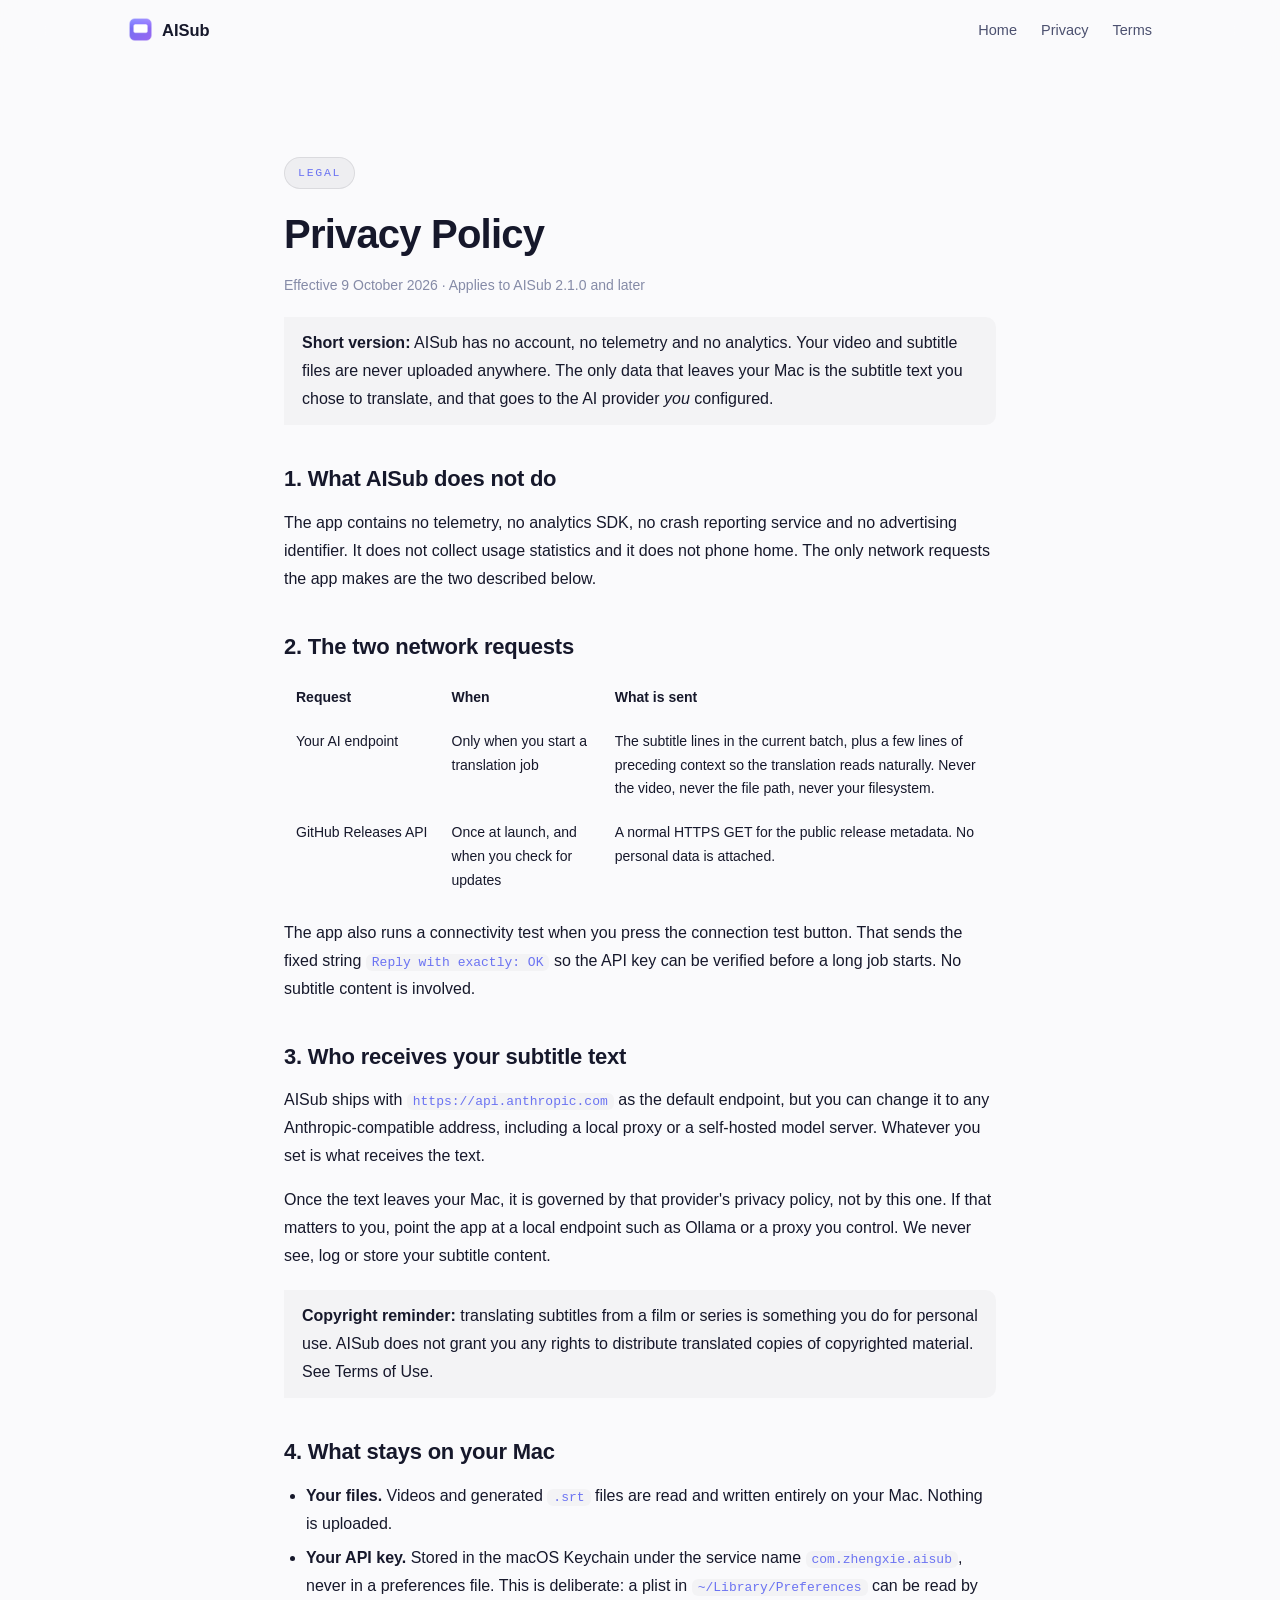
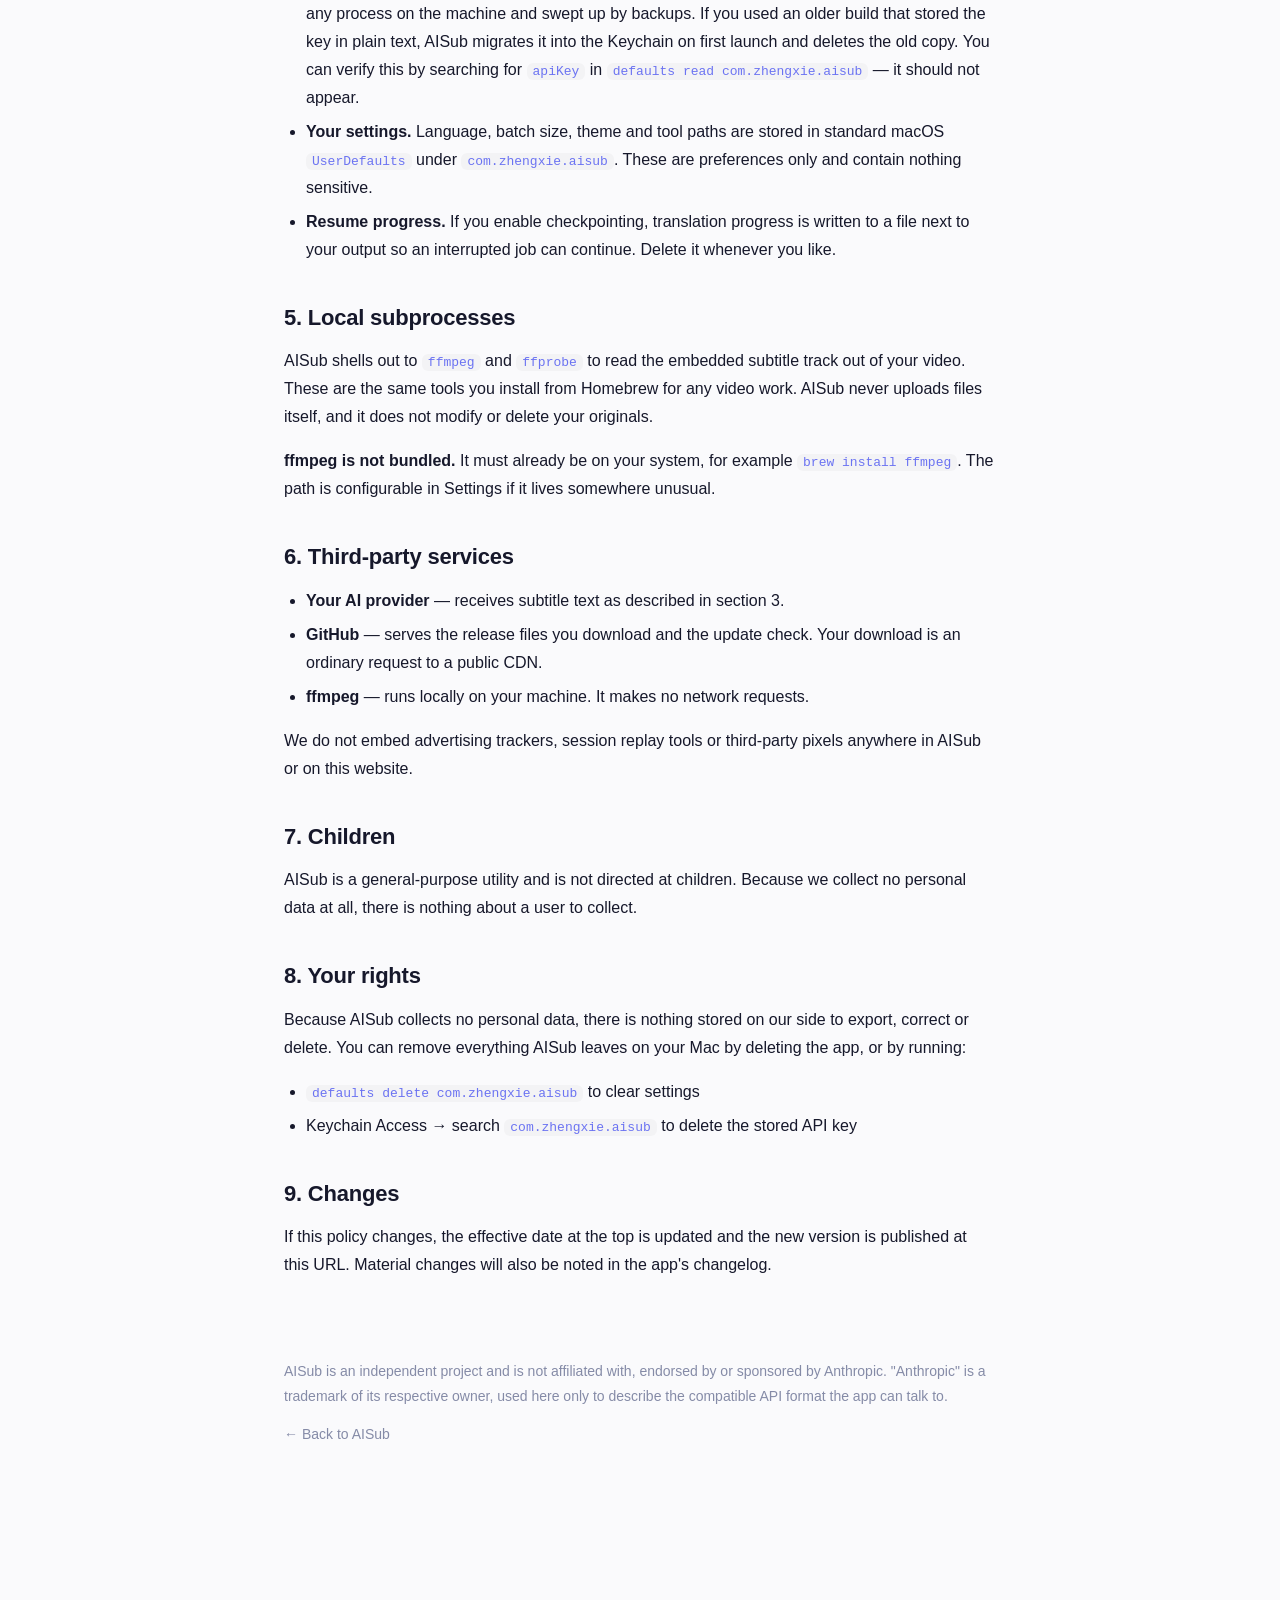
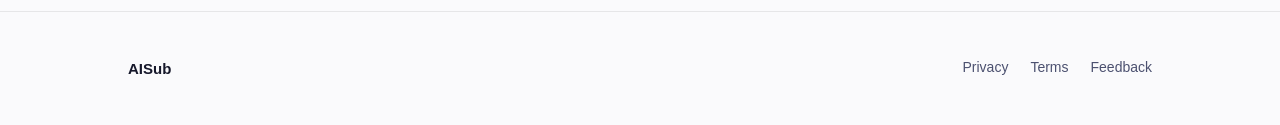
==== privacy.html @ 5aabfa01 "feat: add privacy policy and terms of use, correct dependency claims r/macapps requires a site with " ====
<!DOCTYPE html>
<html lang="en">
<head>
<meta charset="utf-8">
<meta name="viewport" content="width=device-width, initial-scale=1">
<title>Privacy Policy · AISub</title>
<meta name="description" content="How AISub handles your data: local processing, Keychain-stored API key, and the exact text sent to your chosen AI provider.">
<link rel="icon" type="image/png" href="assets/logo.png">
<link rel="stylesheet" href="assets/css/style.css">
<style>
  .doc { max-width: 760px; margin: 0 auto; padding: 96px 24px 120px; }
  .doc h1 { font-size: 40px; letter-spacing: -.02em; margin: 0 0 8px; }
  .doc .meta { color: var(--text-mute); font-size: 14px; margin-bottom: 8px; }
  .doc h2 { font-size: 22px; margin: 40px 0 12px; letter-spacing: -.01em; }
  .doc p, .doc li { color: var(--text-2); line-height: 1.75; font-size: 16px; }
  .doc ul { padding-left: 22px; }
  .doc li { margin: 6px 0; }
  .doc code { background: var(--surface); border: 1px solid var(--line); border-radius: 6px; padding: 1px 6px; font-size: 13px; }
  .doc strong { color: var(--text); }
  .doc .note { border-left: 3px solid var(--brand); padding: 12px 18px; background: var(--surface); border-radius: 0 10px 10px 0; margin: 20px 0; }
  .doc .note p { margin: 0; color: var(--text); }
  .doc a { color: var(--brand); }
  .doc hr { border: 0; border-top: 1px solid var(--line); margin: 40px 0; }
  .doc table { width: 100%; border-collapse: collapse; margin: 16px 0; font-size: 14px; }
  .doc th, .doc td { text-align: left; padding: 10px 12px; border-bottom: 1px solid var(--line); vertical-align: top; }
  .doc th { color: var(--text); font-weight: 600; }
  .doc td:first-child { white-space: nowrap; }
</style>
</head>
<body>

<nav class="nav">
  <div class="wrap nav-inner">
    <a class="nav-brand" href="index.html">
      <img src="assets/logo.png" alt="AISub">
      <span>AISub</span>
    </a>
    <div class="nav-links">
      <a href="index.html">Home</a>
      <a href="privacy.html" aria-current="page">Privacy</a>
      <a href="terms.html">Terms</a>
    </div>
  </div>
</nav>

<main class="doc">
  <span class="eyebrow">LEGAL</span>
  <h1>Privacy Policy</h1>
  <p class="meta">Effective 9 October 2026 · Applies to AISub 2.1.0 and later</p>

  <div class="note">
    <p><strong>Short version:</strong> AISub has no account, no telemetry and no analytics. Your video and subtitle files are never uploaded anywhere. The only data that leaves your Mac is the subtitle text you chose to translate, and that goes to the AI provider <em>you</em> configured.</p>
  </div>

  <h2>1. What AISub does not do</h2>
  <p>The app contains no telemetry, no analytics SDK, no crash reporting service and no advertising identifier. It does not collect usage statistics and it does not phone home. The only network requests the app makes are the two described below.</p>

  <h2>2. The two network requests</h2>
  <table>
    <thead><tr><th>Request</th><th>When</th><th>What is sent</th></tr></thead>
    <tbody>
      <tr>
        <td>Your AI endpoint</td>
        <td>Only when you start a translation job</td>
        <td>The subtitle lines in the current batch, plus a few lines of preceding context so the translation reads naturally. Never the video, never the file path, never your filesystem.</td>
      </tr>
      <tr>
        <td>GitHub Releases API</td>
        <td>Once at launch, and when you check for updates</td>
        <td>A normal HTTPS GET for the public release metadata. No personal data is attached.</td>
      </tr>
    </tbody>
  </table>
  <p>The app also runs a connectivity test when you press the connection test button. That sends the fixed string <code>Reply with exactly: OK</code> so the API key can be verified before a long job starts. No subtitle content is involved.</p>

  <h2>3. Who receives your subtitle text</h2>
  <p>AISub ships with <code>https://api.anthropic.com</code> as the default endpoint, but you can change it to any Anthropic-compatible address, including a local proxy or a self-hosted model server. Whatever you set is what receives the text.</p>
  <p>Once the text leaves your Mac, it is governed by that provider's privacy policy, not by this one. If that matters to you, point the app at a local endpoint such as Ollama or a proxy you control. We never see, log or store your subtitle content.</p>

  <div class="note">
    <p><strong>Copyright reminder:</strong> translating subtitles from a film or series is something you do for personal use. AISub does not grant you any rights to distribute translated copies of copyrighted material. See <a href="terms.html">Terms of Use</a>.</p>
  </div>

  <h2>4. What stays on your Mac</h2>
  <ul>
    <li><strong>Your files.</strong> Videos and generated <code>.srt</code> files are read and written entirely on your Mac. Nothing is uploaded.</li>
    <li><strong>Your API key.</strong> Stored in the macOS Keychain under the service name <code>com.zhengxie.aisub</code>, never in a preferences file. This is deliberate: a plist in <code>~/Library/Preferences</code> can be read by any process on the machine and swept up by backups. If you used an older build that stored the key in plain text, AISub migrates it into the Keychain on first launch and deletes the old copy. You can verify this by searching for <code>apiKey</code> in <code>defaults read com.zhengxie.aisub</code> — it should not appear.</li>
    <li><strong>Your settings.</strong> Language, batch size, theme and tool paths are stored in standard macOS <code>UserDefaults</code> under <code>com.zhengxie.aisub</code>. These are preferences only and contain nothing sensitive.</li>
    <li><strong>Resume progress.</strong> If you enable checkpointing, translation progress is written to a file next to your output so an interrupted job can continue. Delete it whenever you like.</li>
  </ul>

  <h2>5. Local subprocesses</h2>
  <p>AISub shells out to <code>ffmpeg</code> and <code>ffprobe</code> to read the embedded subtitle track out of your video. These are the same tools you install from Homebrew for any video work. AISub never uploads files itself, and it does not modify or delete your originals.</p>
  <p><strong>ffmpeg is not bundled.</strong> It must already be on your system, for example <code>brew install ffmpeg</code>. The path is configurable in Settings if it lives somewhere unusual.</p>

  <h2>6. Third-party services</h2>
  <ul>
    <li><strong>Your AI provider</strong> — receives subtitle text as described in section 3.</li>
    <li><strong>GitHub</strong> — serves the release files you download and the update check. Your download is an ordinary request to a public CDN.</li>
    <li><strong>ffmpeg</strong> — runs locally on your machine. It makes no network requests.</li>
  </ul>
  <p>We do not embed advertising trackers, session replay tools or third-party pixels anywhere in AISub or on this website.</p>

  <h2>7. Children</h2>
  <p>AISub is a general-purpose utility and is not directed at children. Because we collect no personal data at all, there is nothing about a user to collect.</p>

  <h2>8. Your rights</h2>
  <p>Because AISub collects no personal data, there is nothing stored on our side to export, correct or delete. You can remove everything AISub leaves on your Mac by deleting the app, or by running:</p>
  <ul>
    <li><code>defaults delete com.zhengxie.aisub</code> to clear settings</li>
    <li>Keychain Access → search <code>com.zhengxie.aisub</code> to delete the stored API key</li>
  </ul>

  <h2>9. Changes</h2>
  <p>If this policy changes, the effective date at the top is updated and the new version is published at this URL. Material changes will also be noted in the app's changelog.</p>

  <hr>
  <p style="color:var(--text-mute);font-size:14px">AISub is an independent project and is not affiliated with, endorsed by or sponsored by Anthropic. "Anthropic" is a trademark of its respective owner, used here only to describe the compatible API format the app can talk to.</p>
  <p style="color:var(--text-mute);font-size:14px"><a href="index.html">← Back to AISub</a></p>
</main>

<footer class="footer">
  <div class="wrap">
    <div class="footer-inner">
      <div>
        <div class="footer-brand">AISub</div>
      </div>
      <div class="footer-links">
        <a href="privacy.html">Privacy</a>
        <a href="terms.html">Terms</a>
        <a href="https://github.com/zhengxiexie/aisub/issues" target="_blank" rel="noopener">Feedback</a>
      </div>
    </div>
  </div>
</footer>

</body>
</html>
---- assets/css/style.css ----
/* ==========================================================================
   AISub 官网 — 设计令牌
   配色严格对齐 App 的 Theme.swift:
     accent  = Color(0.42, 0.45, 0.95) → #6B73F2
     accent2 = Color(0.62, 0.40, 0.95) → #9E66F2

   深色为默认(design 决定); 浅色作为跟随系统的可选。
   ========================================================================== */

:root {
  --accent:   #6B73F2;
  --accent-2: #9E66F2;
  --accent-glow: rgba(107, 115, 242, 0.42);
  --grid-a:   rgba(255, 255, 255, 0.028);

  --bg:        #0B0C15;
  --bg-2:      #10121E;
  --surface:   rgba(255, 255, 255, 0.035);
  --surface-2: rgba(255, 255, 255, 0.065);
  --border:    rgba(255, 255, 255, 0.085);
  --border-lit: rgba(255, 255, 255, 0.17);

  --text:      #EFEFF6;
  --text-dim:  #A2A7C0;
  --text-mute: #6A6F8C;

  --mono: ui-monospace, "SF Mono", SFMono-Regular, "JetBrains Mono", Menlo, monospace;
  --sans: -apple-system, BlinkMacSystemFont, "Segoe UI", "PingFang SC",
          "Hiragino Sans GB", "Microsoft YaHei", Roboto, Helvetica, Arial, sans-serif;

  --radius:   14px;
  --radius-lg: 20px;
  --maxw:     1080px;
  --gutter:   28px;

  --ease: cubic-bezier(0.22, 1, 0.36, 1);

  color-scheme: dark;
}

/* 浅色:跟随系统 */
@media (prefers-color-scheme: light) {
  html:not([data-theme="dark"]) {
    --bg:        #FAFAFC;
    --bg-2:      #FFFFFF;
    --surface:   rgba(12, 13, 24, 0.026);
    --surface-2: rgba(12, 13, 24, 0.048);
    --border:    rgba(12, 13, 24, 0.085);
    --border-lit: rgba(107, 115, 242, 0.30);
    --text:      #16182B;
    --text-dim:  #4C5170;
    --text-mute: #858BA7;
    --accent-glow: rgba(107, 115, 242, 0.18);
    --grid-a:   rgba(12, 13, 24, 0.032);
    color-scheme: light;
  }
}

/* 手动指定 */
html[data-theme="light"] {
  --bg:        #FAFAFC;
  --bg-2:      #FFFFFF;
  --surface:   rgba(12, 13, 24, 0.026);
  --surface-2: rgba(12, 13, 24, 0.048);
  --border:    rgba(12, 13, 24, 0.085);
  --border-lit: rgba(107, 115, 242, 0.30);
  --text:      #16182B;
  --text-dim:  #4C5170;
  --text-mute: #858BA7;
  --accent-glow: rgba(107, 115, 242, 0.18);
  --grid-a:   rgba(12, 13, 24, 0.032);
  color-scheme: light;
}

/* ============================ 基础 ============================ */

*, *::before, *::after { box-sizing: border-box; }

html {
  scroll-behavior: smooth;
  scroll-padding-top: 76px;
  -webkit-text-size-adjust: 100%;
}

body {
  margin: 0;
  font-family: var(--sans);
  background: var(--bg);
  color: var(--text);
  font-size: 16px;
  line-height: 1.7;
  -webkit-font-smoothing: antialiased;
  overflow-x: hidden;
  transition: background 0.35s var(--ease), color 0.35s var(--ease);
}

img { max-width: 100%; display: block; }
a { color: var(--accent); text-decoration: none; }
a:hover { text-decoration: none; }
::selection { background: var(--accent); color: #fff; }

code {
  font-family: var(--mono);
  font-size: 0.88em;
  background: var(--surface-2);
  border: 1px solid var(--border);
  padding: 1.5px 6px;
  border-radius: 5px;
  color: var(--accent);
}

/* ============================ 背景 ============================ */

.aurora {
  position: fixed;
  inset: 0;
  z-index: -2;
  overflow: hidden;
  pointer-events: none;
}
.aurora span {
  position: absolute;
  border-radius: 50%;
  filter: blur(100px);
  animation: drift 24s var(--ease) infinite alternate;
}
.aurora span:nth-child(1) {
  width: 620px; height: 620px;
  background: radial-gradient(circle, var(--accent) 0%, transparent 70%);
  top: -260px; left: -180px;
  opacity: 0.42;
}
.aurora span:nth-child(2) {
  width: 540px; height: 540px;
  background: radial-gradient(circle, var(--accent-2) 0%, transparent 70%);
  top: 6%; right: -220px;
  opacity: 0.34;
  animation-delay: -8s;
}
.aurora span:nth-child(3) {
  width: 460px; height: 460px;
  background: radial-gradient(circle, #4EC5F5 0%, transparent 70%);
  top: 42%; left: 34%;
  opacity: 0.14;
  animation-delay: -16s;
}

@keyframes drift {
  from { transform: translate3d(0, 0, 0) scale(1); }
  to   { transform: translate3d(70px, 80px, 0) scale(1.2); }
}

.grid-tex {
  position: fixed;
  inset: 0;
  z-index: -1;
  pointer-events: none;
  background-image:
    linear-gradient(var(--grid-a) 1px, transparent 1px),
    linear-gradient(90deg, var(--grid-a) 1px, transparent 1px);
  background-size: 60px 60px;
  mask-image: radial-gradient(ellipse 80% 55% at 50% 0%, #000 30%, transparent 100%);
  -webkit-mask-image: radial-gradient(ellipse 80% 55% at 50% 0%, #000 30%, transparent 100%);
}

/* ============================ 布局 ============================ */

.wrap {
  width: 100%;
  max-width: var(--maxw);
  margin: 0 auto;
  padding: 0 var(--gutter);
}

section { padding: 104px 0; }

.section-head {
  text-align: center;
  margin: 0 auto 52px;
  max-width: 640px;
}

.eyebrow {
  display: inline-block;
  font-family: var(--mono);
  font-size: 11.5px;
  letter-spacing: 0.15em;
  text-transform: uppercase;
  color: var(--accent);
  background: var(--surface-2);
  border: 1px solid var(--border);
  padding: 5px 13px;
  border-radius: 999px;
  margin-bottom: 20px;
}

h1, h2, h3, h4 { line-height: 1.25; letter-spacing: -0.02em; margin: 0; }

.section-head h2 {
  font-size: clamp(27px, 4vw, 38px);
  font-weight: 800;
  margin-bottom: 14px;
}

.section-head p { color: var(--text-dim); margin: 0; font-size: 16px; }

/* ============================ 导航 ============================ */

.nav {
  position: sticky;
  top: 0;
  z-index: 100;
  backdrop-filter: blur(22px) saturate(180%);
  -webkit-backdrop-filter: blur(22px) saturate(180%);
  background: color-mix(in srgb, var(--bg) 76%, transparent);
  border-bottom: 1px solid transparent;
  transition: border-color 0.3s var(--ease), background 0.3s var(--ease);
}
.nav.scrolled {
  border-bottom-color: var(--border);
  background: color-mix(in srgb, var(--bg) 90%, transparent);
}

.nav-inner {
  display: flex;
  align-items: center;
  gap: 24px;
  height: 60px;
}

.nav-brand {
  display: flex;
  align-items: center;
  gap: 9px;
  font-weight: 800;
  font-size: 16.5px;
  color: var(--text);
  flex-shrink: 0;
}
.nav-brand img { width: 25px; height: 25px; border-radius: 7px; }

.nav-links {
  display: flex;
  align-items: center;
  gap: 24px;
  margin-left: auto;
}
.nav-links > a {
  color: var(--text-dim);
  font-size: 14.5px;
  font-weight: 500;
  transition: color 0.2s var(--ease);
  white-space: nowrap;
}
.nav-links > a:hover { color: var(--text); }

.nav-cta {
  background: linear-gradient(135deg, var(--accent), var(--accent-2));
  color: #fff !important;
  padding: 7px 15px;
  border-radius: 9px;
  font-weight: 620;
  font-size: 14px;
  box-shadow: 0 3px 14px -4px var(--accent-glow);
  transition: transform 0.2s var(--ease), box-shadow 0.2s var(--ease);
}
.nav-cta:hover { transform: translateY(-1px); box-shadow: 0 8px 22px -6px var(--accent-glow); }

.nav-tools { display: flex; align-items: center; gap: 10px; }

/* 语言切换 */
.lang-switch { position: relative; }
.lang-btn {
  display: inline-flex;
  align-items: center;
  gap: 6px;
  background: var(--surface);
  border: 1px solid var(--border);
  color: var(--text-dim);
  padding: 6px 11px;
  border-radius: 9px;
  font-size: 13.5px;
  font-weight: 550;
  cursor: pointer;
  font-family: inherit;
  transition: border-color 0.2s var(--ease), color 0.2s var(--ease);
  white-space: nowrap;
}
.lang-btn:hover { border-color: var(--accent); color: var(--text); }
.lang-btn .chev { font-size: 9px; opacity: 0.6; }

.lang-menu {
  position: absolute;
  top: calc(100% + 8px);
  right: 0;
  min-width: 182px;
  background: var(--bg-2);
  border: 1px solid var(--border-lit);
  border-radius: 12px;
  padding: 6px;
  box-shadow: 0 18px 46px -14px rgba(0,0,0,0.6);
  opacity: 0;
  visibility: hidden;
  transform: translateY(-6px);
  transition: opacity 0.2s var(--ease), transform 0.2s var(--ease), visibility 0.2s;
  z-index: 110;
}
.lang-switch.open .lang-menu {
  opacity: 1;
  visibility: visible;
  transform: translateY(0);
}
.lang-menu a {
  display: flex;
  align-items: center;
  justify-content: space-between;
  gap: 10px;
  padding: 8px 11px;
  border-radius: 8px;
  font-size: 14px;
  color: var(--text-dim);
  transition: background 0.16s var(--ease), color 0.16s var(--ease);
}
.lang-menu a:hover { background: var(--surface-2); color: var(--text); }
.lang-menu a.active { color: var(--accent); font-weight: 620; }
.lang-menu a .tick { font-size: 11px; }

.theme-btn {
  background: var(--surface);
  border: 1px solid var(--border);
  color: var(--text-dim);
  width: 32px; height: 32px;
  border-radius: 9px;
  cursor: pointer;
  display: grid;
  place-items: center;
  font-size: 14px;
  transition: border-color 0.2s var(--ease), color 0.2s var(--ease);
}
.theme-btn:hover { border-color: var(--accent); color: var(--text); }

.nav-toggle {
  display: none;
  background: none;
  border: 0;
  color: var(--text);
  font-size: 21px;
  cursor: pointer;
  padding: 4px 8px;
  line-height: 1;
}

@media (max-width: 900px) {
  .nav-toggle { display: block; order: 3; }
  .nav-inner > .nav-links {
    position: fixed;
    inset: 60px 0 auto 0;
    flex-direction: column;
    align-items: stretch;
    gap: 0;
    background: var(--bg-2);
    border-bottom: 1px solid var(--border);
    padding: 8px 0;
    transform: translateY(-140%);
    transition: transform 0.3s var(--ease);
    margin-left: 0;
  }
  .nav-inner > .nav-links.open { transform: translateY(0); }
  .nav-links > a { padding: 12px var(--gutter); width: 100%; }
  .nav-cta { margin: 6px var(--gutter) 10px; text-align: center; }
}

/* ============================ Hero ============================ */

.hero { padding: 92px 0 0; text-align: center; }

.hero-badge {
  display: inline-flex;
  align-items: center;
  gap: 8px;
  font-family: var(--mono);
  font-size: 12px;
  color: var(--text-dim);
  background: var(--surface);
  border: 1px solid var(--border);
  padding: 6px 14px;
  border-radius: 999px;
  margin-bottom: 28px;
}
.hero-badge .dot {
  width: 6px; height: 6px;
  border-radius: 50%;
  background: #34D399;
  box-shadow: 0 0 8px #34D399;
  animation: pulse 2.6s ease-in-out infinite;
}
@keyframes pulse { 0%,100%{opacity:1} 50%{opacity:0.3} }

.hero h1 {
  font-size: clamp(36px, 6.4vw, 66px);
  font-weight: 850;
  letter-spacing: -0.036em;
  margin-bottom: 24px;
}
.hero h1 .grad {
  background: linear-gradient(115deg, var(--accent) 0%, var(--accent-2) 52%, #4EC5F5 100%);
  -webkit-background-clip: text;
  background-clip: text;
  -webkit-text-fill-color: transparent;
}

.hero-sub {
  font-size: clamp(16px, 2.1vw, 19px);
  color: var(--text-dim);
  max-width: 640px;
  margin: 0 auto 34px;
  line-height: 1.68;
}

.hero-actions {
  display: flex;
  gap: 13px;
  justify-content: center;
  flex-wrap: wrap;
  margin-bottom: 22px;
}

.btn {
  display: inline-flex;
  align-items: center;
  gap: 9px;
  padding: 13px 25px;
  border-radius: 12px;
  font-size: 15.5px;
  font-weight: 650;
  border: 1px solid transparent;
  cursor: pointer;
  transition: transform 0.22s var(--ease), box-shadow 0.22s var(--ease),
              background 0.22s var(--ease), border-color 0.22s var(--ease);
}
.btn:hover { transform: translateY(-2px); }
.btn-primary {
  background: linear-gradient(135deg, var(--accent), var(--accent-2));
  color: #fff;
  box-shadow: 0 6px 22px -7px var(--accent-glow);
}
.btn-primary:hover { box-shadow: 0 12px 30px -9px var(--accent-glow); }
.btn-ghost {
  background: var(--surface);
  border-color: var(--border-lit);
  color: var(--text);
}
.btn-ghost:hover { background: var(--surface-2); }

.hero-meta {
  font-family: var(--mono);
  font-size: 12.5px;
  color: var(--text-mute);
  margin: 0 0 64px;
}
.hero-meta b { color: var(--text-dim); font-weight: 600; }

/* Hero 截图: 约束高度, 避免超长 */
.hero-visual {
  position: relative;
  max-width: 940px;
  margin: 0 auto;
  border-radius: var(--radius-lg) var(--radius-lg) 0 0;
  overflow: hidden;
  border: 1px solid var(--border-lit);
  border-bottom: none;
  background: var(--bg-2);
  box-shadow:
    0 -2px 60px -12px var(--accent-glow),
    0 -30px 80px -30px rgba(0,0,0,0.6);
}
.hero-visual img {
  width: 100%;
  height: auto;
  max-height: 460px;
  object-fit: cover;
  object-position: top center;
  border-radius: 0;
}

/* ============================ 痛点 ============================ */

.cards-2 {
  display: grid;
  grid-template-columns: repeat(auto-fit, minmax(310px, 1fr));
  gap: 22px;
}

.card {
  background: var(--surface);
  border: 1px solid var(--border);
  border-radius: var(--radius-lg);
  padding: 32px 30px;
  position: relative;
  overflow: hidden;
  transition: transform 0.3s var(--ease), border-color 0.3s var(--ease), background 0.3s var(--ease);
}
.card:hover { transform: translateY(-4px); border-color: var(--border-lit); background: var(--surface-2); }
.card::before {
  content: "";
  position: absolute;
  top: 0; left: 0; right: 0;
  height: 2px;
  background: linear-gradient(90deg, transparent, var(--accent), transparent);
  opacity: 0;
  transition: opacity 0.3s var(--ease);
}
.card:hover::before { opacity: 1; }

.card-num {
  font-family: var(--mono);
  font-size: 11.5px;
  color: var(--accent);
  letter-spacing: 0.1em;
  margin-bottom: 15px;
  display: block;
}
.card h3 { font-size: 19px; font-weight: 720; margin-bottom: 12px; }
.card p { color: var(--text-dim); margin: 0; font-size: 15px; line-height: 1.72; }

/* ============================ 流程 ============================ */

.flow {
  display: grid;
  grid-template-columns: repeat(4, 1fr);
  gap: 14px;
}
.flow-step {
  text-align: center;
  padding: 28px 18px;
  background: var(--surface);
  border: 1px solid var(--border);
  border-radius: var(--radius);
  transition: transform 0.28s var(--ease), border-color 0.28s var(--ease);
}
.flow-step:hover { transform: translateY(-3px); border-color: var(--border-lit); }

.flow-ico {
  width: 40px; height: 40px;
  margin: 0 auto 13px;
  display: grid;
  place-items: center;
  border-radius: 11px;
  background: linear-gradient(135deg, var(--accent), var(--accent-2));
  font-size: 18px;
}
.flow-step h4 { margin: 0 0 6px; font-size: 15.5px; font-weight: 680; }
.flow-step p { margin: 0; font-size: 13.5px; color: var(--text-mute); line-height: 1.6; }

@media (max-width: 780px) { .flow { grid-template-columns: repeat(2, 1fr); } }
@media (max-width: 440px) { .flow { grid-template-columns: 1fr; } }

/* ============================ 亮点 ============================ */

.features {
  display: grid;
  grid-template-columns: repeat(auto-fit, minmax(280px, 1fr));
  gap: 18px;
}
.feature {
  background: var(--surface);
  border: 1px solid var(--border);
  border-radius: var(--radius);
  padding: 25px 23px;
  transition: transform 0.28s var(--ease), border-color 0.28s var(--ease);
}
.feature:hover { transform: translateY(-3px); border-color: var(--border-lit); }

.feature-ico {
  width: 34px; height: 34px;
  border-radius: 9px;
  display: grid;
  place-items: center;
  background: linear-gradient(135deg,
              color-mix(in srgb, var(--accent) 24%, transparent),
              color-mix(in srgb, var(--accent-2) 24%, transparent));
  border: 1px solid var(--border-lit);
  font-size: 16px;
  margin-bottom: 14px;
}
.feature h4 { margin: 0 0 8px; font-size: 16.5px; font-weight: 700; }
.feature p { margin: 0; font-size: 14.5px; color: var(--text-dim); line-height: 1.68; }
.feature .metric {
  display: inline-block;
  font-family: var(--mono);
  font-size: 12px;
  font-weight: 600;
  color: var(--accent);
  background: var(--surface-2);
  border: 1px solid var(--border);
  padding: 3px 9px;
  border-radius: 6px;
  margin-top: 12px;
}

/* ============================ 截图画廊 ============================ */

.shots {
  display: grid;
  grid-template-columns: repeat(2, 1fr);
  gap: 20px;
}
.shot {
  margin: 0;
  border-radius: var(--radius);
  overflow: hidden;
  border: 1px solid var(--border);
  background: var(--surface);
  transition: transform 0.3s var(--ease), border-color 0.3s var(--ease);
}
.shot:hover { transform: translateY(-4px); border-color: var(--border-lit); }
.shot.wide { grid-column: 1 / -1; }

.shot-img {
  background: var(--bg-2);
  overflow: hidden;
  height: 300px;
  display: grid;
  place-items: center;
}
.shot.wide .shot-img { height: 430px; }

.shot-img img {
  width: 100%;
  height: 100%;
  object-fit: contain;
  cursor: zoom-in;
}

.shot-cap {
  padding: 14px 18px 16px;
  font-size: 13.8px;
  color: var(--text-dim);
  line-height: 1.66;
  border-top: 1px solid var(--border);
}
.shot-cap b { color: var(--text); font-weight: 650; }

@media (max-width: 780px) {
  .shots { grid-template-columns: 1fr; }
  .shot-img, .shot.wide .shot-img { height: 250px; }
}

.lightbox {
  position: fixed;
  inset: 0;
  z-index: 999;
  background: rgba(4, 5, 10, 0.94);
  backdrop-filter: blur(10px);
  -webkit-backdrop-filter: blur(10px);
  display: none;
  place-items: center;
  padding: 32px;
  cursor: zoom-out;
}
.lightbox.open { display: grid; }
.lightbox img {
  max-width: 100%;
  max-height: 100%;
  object-fit: contain;
  border-radius: 10px;
  box-shadow: 0 30px 90px -22px rgba(0,0,0,0.85);
}

/* ============================ 下载 ============================ */

.download-box {
  background: linear-gradient(150deg,
              color-mix(in srgb, var(--accent) 15%, transparent),
              color-mix(in srgb, var(--accent-2) 10%, transparent));
  border: 1px solid var(--border-lit);
  border-radius: var(--radius-lg);
  padding: 50px 40px;
  text-align: center;
}
.download-box h2 { font-size: clamp(25px, 3.4vw, 34px); font-weight: 820; margin-bottom: 12px; }
.download-box > p { color: var(--text-dim); margin: 0 0 28px; }

.dl-row {
  display: flex;
  gap: 13px;
  justify-content: center;
  flex-wrap: wrap;
  margin-bottom: 16px;
}
.dl-note { font-family: var(--mono); font-size: 12.8px; color: var(--text-mute); margin: 0; }
.dl-note b { color: var(--text-dim); }

.dl-table {
  margin: 28px auto 0;
  border-collapse: collapse;
  font-size: 14.2px;
  width: 100%;
  max-width: 660px;
}
.dl-table th, .dl-table td {
  padding: 11px 16px;
  text-align: left;
  border-bottom: 1px solid var(--border);
}
.dl-table th {
  font-size: 11.5px;
  font-family: var(--mono);
  text-transform: uppercase;
  letter-spacing: 0.08em;
  color: var(--text-mute);
  font-weight: 600;
}
.dl-table td:first-child { font-family: var(--mono); font-size: 13.4px; }
.dl-table tr:last-child td { border-bottom: none; }

/* ============================ FAQ ============================ */

.faq { max-width: 760px; margin: 0 auto; }
.faq-item {
  background: var(--surface);
border: 1px solid var(--border);
  border-radius: var(--radius);
  margin-bottom: 11px;
  overflow: hidden;
  transition: border-color 0.25s var(--ease);
}
.faq-item[open] { border-color: var(--border-lit); }
.faq-item summary {
  cursor: pointer;
  padding: 18px 22px;
  font-weight: 650;
  font-size: 15.8px;
  list-style: none;
  display: flex;
  align-items: center;
  justify-content: space-between;
  gap: 16px;
  transition: color 0.2s var(--ease);
}
.faq-item summary::-webkit-details-marker { display: none; }
.faq-item summary::after {
  content: "+";
  font-family: var(--mono);
  font-size: 19px;
  color: var(--text-mute);
  transition: transform 0.25s var(--ease);
  flex-shrink: 0;
}
.faq-item[open] summary::after { transform: rotate(45deg); }
.faq-item summary:hover { color: var(--accent); }

.faq-body {
  padding: 0 22px 20px;
  color: var(--text-dim);
  font-size: 14.8px;
  line-height: 1.74;
}
.faq-body p { margin: 0 0 11px; }
.faq-body p:last-child { margin: 0; }

/* ============================ 日志 ============================ */

.posts-head {
  display: flex;
  align-items: flex-end;
  justify-content: space-between;
  gap: 20px;
  flex-wrap: wrap;
  margin-bottom: 30px;
}
.posts-head h2 { font-size: clamp(23px, 3.2vw, 32px); font-weight: 820; }

.posts-grid { display: grid; gap: 14px; }
.post {
  display: block;
  background: var(--surface);
  border: 1px solid var(--border);
  border-radius: var(--radius);
  padding: 22px 24px;
  color: var(--text);
  transition: transform 0.26s var(--ease), border-color 0.26s var(--ease);
}
.post:hover { transform: translateX(4px); border-color: var(--border-lit); }
.post-meta {
  display: flex;
  gap: 11px;
  align-items: center;
  flex-wrap: wrap;
  font-family: var(--mono);
  font-size: 11.8px;
  color: var(--text-mute);
  margin-bottom: 9px;
}
.post-tag {
  background: var(--surface-2);
  border: 1px solid var(--border);
  padding: 2px 9px;
  border-radius: 999px;
  color: var(--accent);
}
.post h4 { margin: 0 0 6px; font-size: 17px; font-weight: 700; }
.post-excerpt { margin: 0; color: var(--text-dim); font-size: 14.5px; line-height: 1.66; }

/* ============================ 页脚 ============================ */

.footer {
  border-top: 1px solid var(--border);
  padding: 44px 0;
  margin-top: 30px;
}
.footer-inner {
  display: flex;
  justify-content: space-between;
  align-items: center;
  gap: 20px;
  flex-wrap: wrap;
  font-size: 14px;
  color: var(--text-mute);
}
.footer-brand { font-weight: 750; color: var(--text); font-size: 15px; }
.footer-links { display: flex; gap: 22px; }
.footer-links a { color: var(--text-dim); }
.footer-links a:hover { color: var(--text); }

/* ============================ 渐入 ============================ */

[data-reveal] {
  opacity: 0;
  transform: translateY(24px);
  transition: opacity 0.7s var(--ease), transform 0.7s var(--ease);
}
[data-reveal].in { opacity: 1; transform: none; }

@media (prefers-reduced-motion: reduce) {
  *, *::before, *::after {
    animation-duration: 0.01ms !important;
    animation-iteration-count: 1 !important;
    transition-duration: 0.01ms !important;
    scroll-behavior: auto !important;
  }
  [data-reveal] { opacity: 1; transform: none; }
}

/* ============================ 杂项 ============================ */

.center { text-align: center; }
.mt-32 { margin-top: 32px; }
.dim { color: var(--text-dim); }

@media (max-width: 820px) {
  section { padding: 72px 0; }
  :root { --gutter: 20px; }
  .hero { padding: 60px 0 0; }
  .hero-meta { margin-bottom: 44px; }
  .hero-visual img { max-height: 300px; }
  .download-box { padding: 36px 22px; }
}
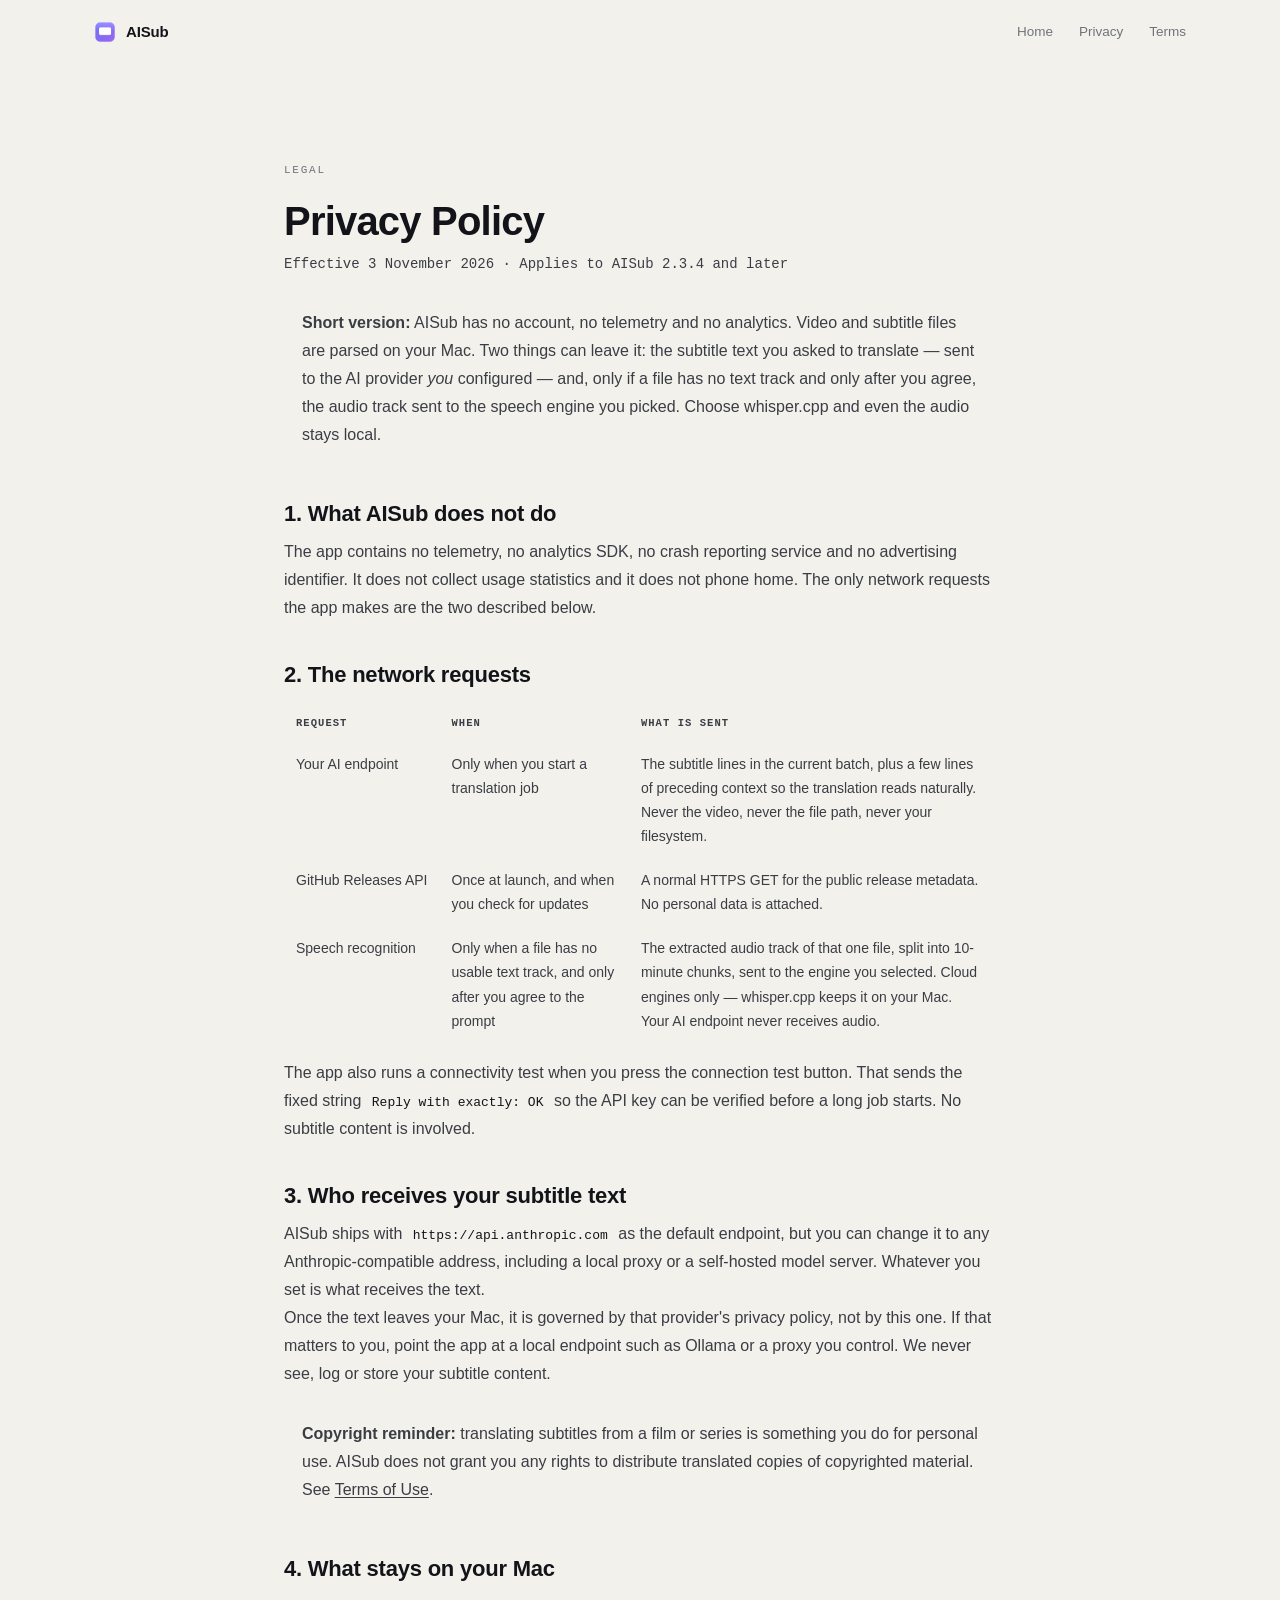
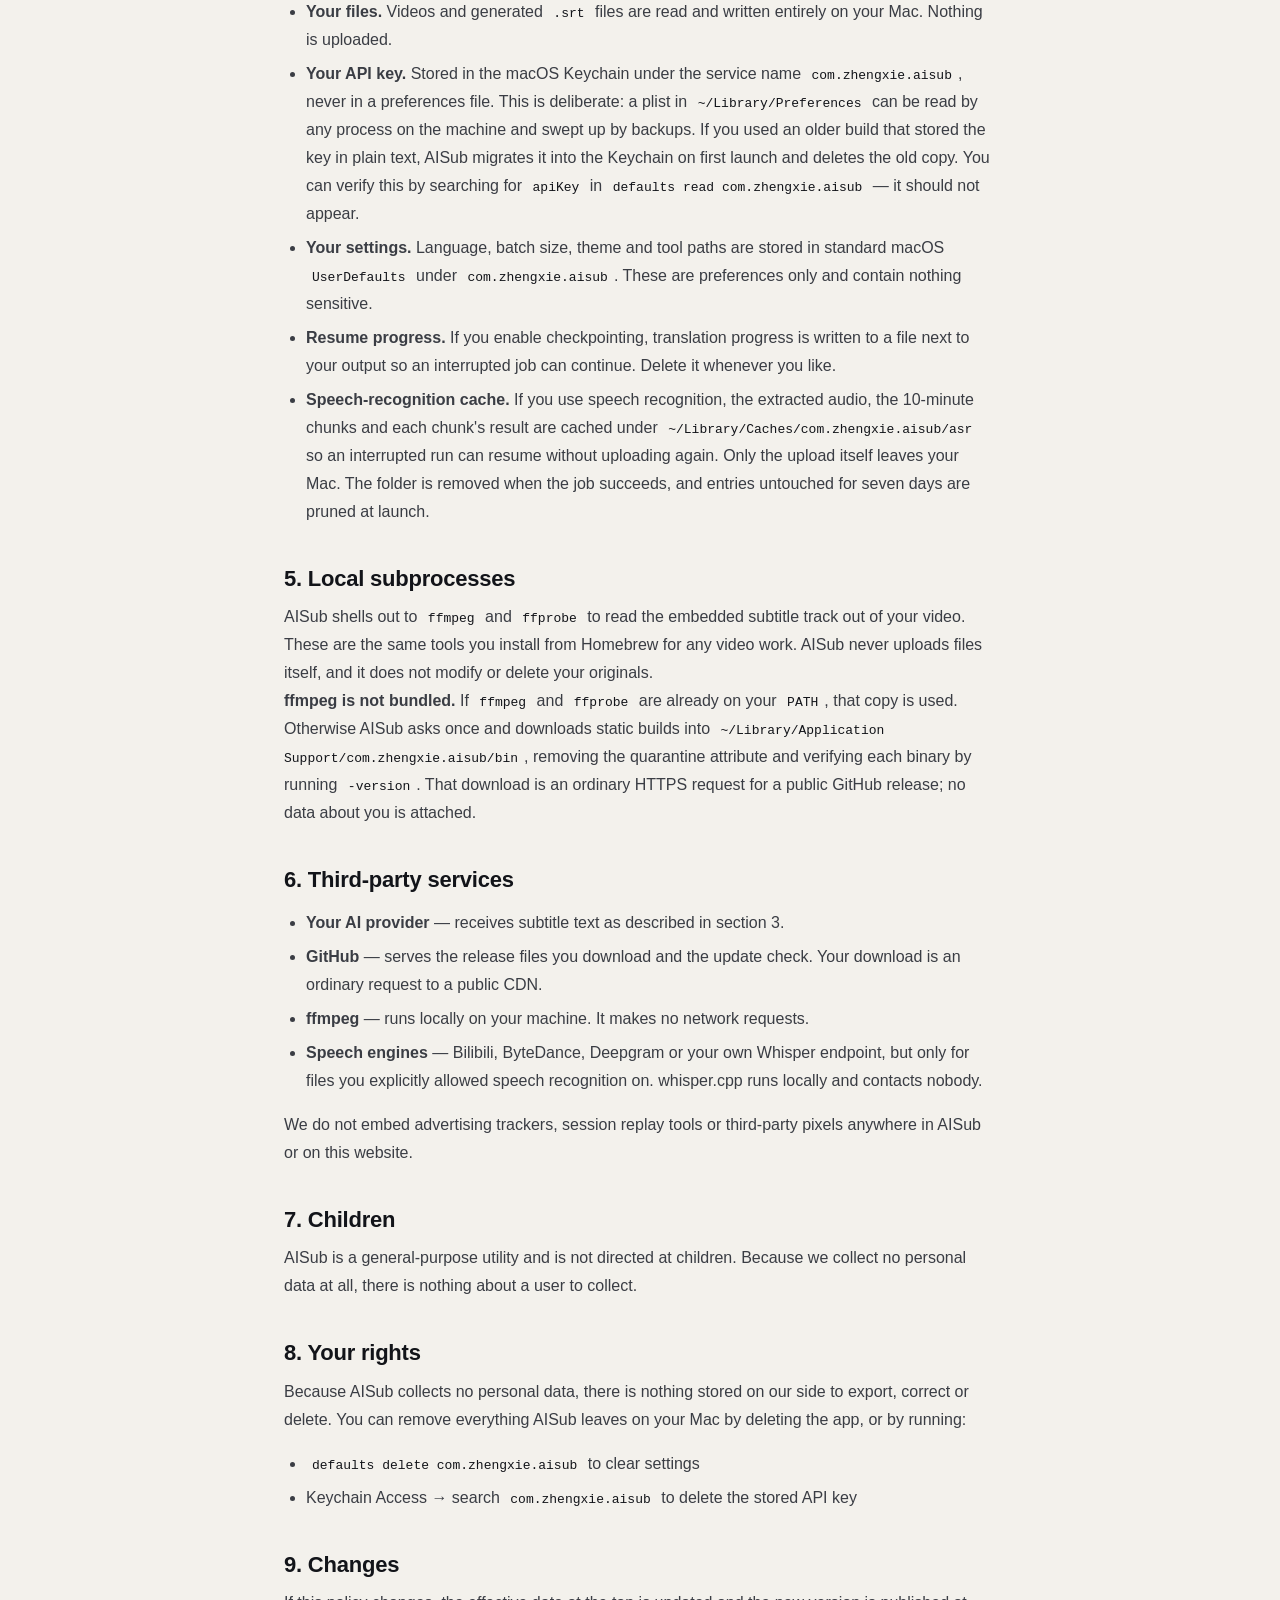
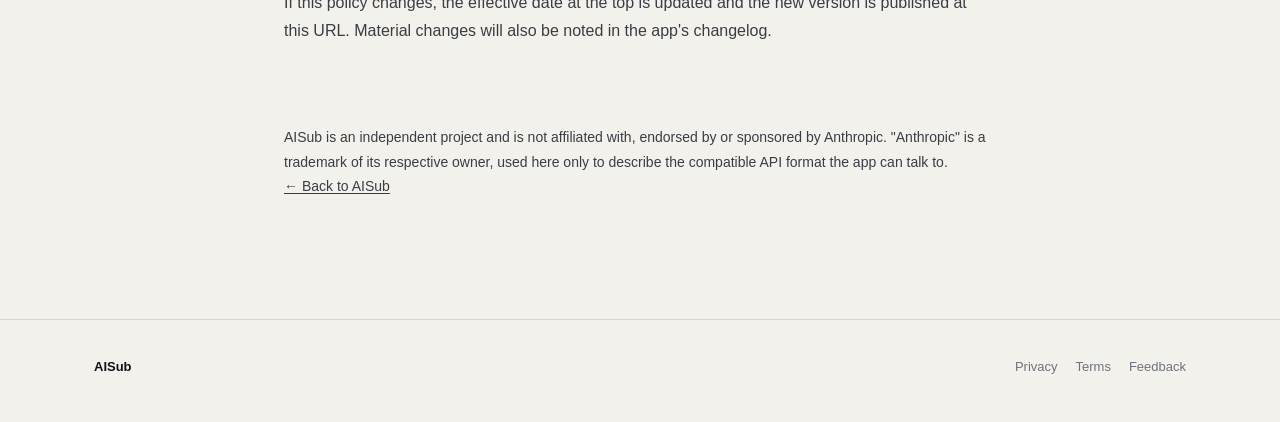
==== commit 837f5ede: "Site: editorial redesign, speech-recognition section, privacy corrections - Replace the gradient/aur" ====
--- a/privacy.html
+++ b/privacy.html
@@ -4,9 +4,16 @@
 <meta charset="utf-8">
 <meta name="viewport" content="width=device-width, initial-scale=1">
 <title>Privacy Policy · AISub</title>
-<meta name="description" content="How AISub handles your data: local processing, Keychain-stored API key, and the exact text sent to your chosen AI provider.">
+<meta name="description" content="How AISub handles your data: local subtitle parsing, Keychain-stored keys, the text sent to your AI provider, and the audio upload that only happens if you allow speech recognition.">
+<meta property="og:title" content="Privacy Policy · AISub">
+<meta property="og:description" content="No telemetry, no analytics, no account. Your API key sits in the macOS Keychain and the only data that leaves your Mac is subtitle text sent to the AI provider you chose.">
+<meta property="og:type" content="article">
+<meta property="og:site_name" content="AISub">
+<meta property="og:url" content="https://zhengxiexie.github.io/aisub-site/privacy.html">
+<meta property="og:image" content="https://zhengxiexie.github.io/aisub-site/assets/og-image.png">
+<meta name="robots" content="index, follow">
 <link rel="icon" type="image/png" href="assets/logo.png">
-<link rel="stylesheet" href="assets/css/style.css">
+<link rel="stylesheet" href="assets/css/editorial.css?v=2">
 <style>
   .doc { max-width: 760px; margin: 0 auto; padding: 96px 24px 120px; }
   .doc h1 { font-size: 40px; letter-spacing: -.02em; margin: 0 0 8px; }
@@ -46,16 +53,16 @@
 <main class="doc">
   <span class="eyebrow">LEGAL</span>
   <h1>Privacy Policy</h1>
-  <p class="meta">Effective 9 October 2026 · Applies to AISub 2.1.0 and later</p>
+  <p class="meta">Effective 3 November 2026 · Applies to AISub 2.3.4 and later</p>
 
   <div class="note">
-    <p><strong>Short version:</strong> AISub has no account, no telemetry and no analytics. Your video and subtitle files are never uploaded anywhere. The only data that leaves your Mac is the subtitle text you chose to translate, and that goes to the AI provider <em>you</em> configured.</p>
+    <p><strong>Short version:</strong> AISub has no account, no telemetry and no analytics. Video and subtitle files are parsed on your Mac. Two things can leave it: the subtitle text you asked to translate — sent to the AI provider <em>you</em> configured — and, only if a file has no text track and only after you agree, the audio track sent to the speech engine you picked. Choose whisper.cpp and even the audio stays local.</p>
   </div>
 
   <h2>1. What AISub does not do</h2>
   <p>The app contains no telemetry, no analytics SDK, no crash reporting service and no advertising identifier. It does not collect usage statistics and it does not phone home. The only network requests the app makes are the two described below.</p>
 
-  <h2>2. The two network requests</h2>
+  <h2>2. The network requests</h2>
   <table>
     <thead><tr><th>Request</th><th>When</th><th>What is sent</th></tr></thead>
     <tbody>
@@ -68,6 +75,11 @@
         <td>GitHub Releases API</td>
         <td>Once at launch, and when you check for updates</td>
         <td>A normal HTTPS GET for the public release metadata. No personal data is attached.</td>
+      </tr>
+      <tr>
+        <td>Speech recognition</td>
+        <td>Only when a file has no usable text track, and only after you agree to the prompt</td>
+        <td>The extracted audio track of that one file, split into 10-minute chunks, sent to the engine you selected. Cloud engines only — whisper.cpp keeps it on your Mac. Your AI endpoint never receives audio.</td>
       </tr>
     </tbody>
   </table>
@@ -87,17 +99,19 @@
     <li><strong>Your API key.</strong> Stored in the macOS Keychain under the service name <code>com.zhengxie.aisub</code>, never in a preferences file. This is deliberate: a plist in <code>~/Library/Preferences</code> can be read by any process on the machine and swept up by backups. If you used an older build that stored the key in plain text, AISub migrates it into the Keychain on first launch and deletes the old copy. You can verify this by searching for <code>apiKey</code> in <code>defaults read com.zhengxie.aisub</code> — it should not appear.</li>
     <li><strong>Your settings.</strong> Language, batch size, theme and tool paths are stored in standard macOS <code>UserDefaults</code> under <code>com.zhengxie.aisub</code>. These are preferences only and contain nothing sensitive.</li>
     <li><strong>Resume progress.</strong> If you enable checkpointing, translation progress is written to a file next to your output so an interrupted job can continue. Delete it whenever you like.</li>
+    <li><strong>Speech-recognition cache.</strong> If you use speech recognition, the extracted audio, the 10-minute chunks and each chunk's result are cached under <code>~/Library/Caches/com.zhengxie.aisub/asr</code> so an interrupted run can resume without uploading again. Only the upload itself leaves your Mac. The folder is removed when the job succeeds, and entries untouched for seven days are pruned at launch.</li>
   </ul>
 
   <h2>5. Local subprocesses</h2>
   <p>AISub shells out to <code>ffmpeg</code> and <code>ffprobe</code> to read the embedded subtitle track out of your video. These are the same tools you install from Homebrew for any video work. AISub never uploads files itself, and it does not modify or delete your originals.</p>
-  <p><strong>ffmpeg is not bundled.</strong> It must already be on your system, for example <code>brew install ffmpeg</code>. The path is configurable in Settings if it lives somewhere unusual.</p>
+  <p><strong>ffmpeg is not bundled.</strong> If <code>ffmpeg</code> and <code>ffprobe</code> are already on your <code>PATH</code>, that copy is used. Otherwise AISub asks once and downloads static builds into <code>~/Library/Application Support/com.zhengxie.aisub/bin</code>, removing the quarantine attribute and verifying each binary by running <code>-version</code>. That download is an ordinary HTTPS request for a public GitHub release; no data about you is attached.</p>
 
   <h2>6. Third-party services</h2>
   <ul>
     <li><strong>Your AI provider</strong> — receives subtitle text as described in section 3.</li>
     <li><strong>GitHub</strong> — serves the release files you download and the update check. Your download is an ordinary request to a public CDN.</li>
     <li><strong>ffmpeg</strong> — runs locally on your machine. It makes no network requests.</li>
+    <li><strong>Speech engines</strong> — Bilibili, ByteDance, Deepgram or your own Whisper endpoint, but only for files you explicitly allowed speech recognition on. whisper.cpp runs locally and contacts nobody.</li>
   </ul>
   <p>We do not embed advertising trackers, session replay tools or third-party pixels anywhere in AISub or on this website.</p>
 
--- a/assets/css/editorial.css
+++ b/assets/css/editorial.css
@@ -0,0 +1,784 @@
+/* ==========================================================================
+   AISub — editorial design system
+   One accent, hairlines, no gradients, no icons. Structure carries the page.
+   ========================================================================== */
+
+:root {
+  --paper:      #F3F1EC;
+  --paper-2:    #FAF8F4;
+  --ink:        #121419;
+  --ink-2:      #3A3D44;
+  --muted:      #70737B;
+  --rule:       #DAD5CB;
+  --rule-2:     #C6C0B4;
+  --accent:     #33417A;
+  --accent-ink: #FFFFFF;
+  --tint:       #EAE6DE;
+
+  --sans: -apple-system, BlinkMacSystemFont, "SF Pro Text", "Helvetica Neue",
+          "PingFang SC", "Hiragino Sans", "Noto Sans KR", "Segoe UI", sans-serif;
+  --mono: ui-monospace, "SF Mono", SFMono-Regular, Menlo, Consolas, monospace;
+
+  --max: 1180px;
+  --gutter: clamp(20px, 5vw, 44px);
+  --section: clamp(72px, 9vw, 128px);
+  --z-sticky: 50;
+
+  color-scheme: light;
+}
+
+@media (prefers-color-scheme: dark) {
+  :root:not([data-theme="light"]) {
+    --paper:      #0E0F13;
+    --paper-2:    #14161B;
+    --ink:        #ECEAE4;
+    --ink-2:      #C3C1BB;
+    --muted:      #8B8B90;
+    --rule:       #26282E;
+    --rule-2:     #33363D;
+    --accent:     #98A2E8;
+    --accent-ink: #0E0F13;
+    --tint:       #191B21;
+    color-scheme: dark;
+  }
+}
+
+:root[data-theme="dark"] {
+  --paper:      #0E0F13;
+  --paper-2:    #14161B;
+  --ink:        #ECEAE4;
+  --ink-2:      #C3C1BB;
+  --muted:      #8B8B90;
+  --rule:       #26282E;
+  --rule-2:     #33363D;
+  --accent:     #98A2E8;
+  --accent-ink: #0E0F13;
+  --tint:       #191B21;
+  color-scheme: dark;
+}
+
+/* ---------------------------------------------------------------- reset */
+
+*, *::before, *::after { box-sizing: border-box; }
+
+html {
+  scroll-behavior: smooth;
+  scroll-padding-top: 76px;
+  -webkit-text-size-adjust: 100%;
+}
+
+body {
+  margin: 0;
+  background: var(--paper);
+  color: var(--ink-2);
+  font: 16px/1.72 var(--sans);
+  -webkit-font-smoothing: antialiased;
+  text-rendering: optimizeLegibility;
+}
+
+h1, h2, h3, h4 {
+  margin: 0;
+  color: var(--ink);
+  font-weight: 640;
+  letter-spacing: -0.025em;
+  line-height: 1.16;
+}
+
+p { margin: 0; }
+img { max-width: 100%; }
+a { color: inherit; text-decoration: none; }
+code {
+  font-family: var(--mono);
+  font-size: 0.88em;
+  padding: 1px 5px;
+  border: 1px solid var(--rule);
+  border-radius: 2px;
+  background: var(--paper-2);
+  color: var(--ink);
+}
+strong, b { color: var(--ink); font-weight: 620; }
+em { font-style: italic; }
+
+::selection { background: color-mix(in srgb, var(--accent) 20%, transparent); }
+
+:focus-visible {
+  outline: 2px solid var(--accent);
+  outline-offset: 3px;
+}
+
+/* ---------------------------------------------------------------- layout */
+
+.wrap {
+  max-width: var(--max);
+  margin: 0 auto;
+  padding: 0 var(--gutter);
+}
+
+section {
+  padding: var(--section) 0;
+  border-top: 1px solid var(--rule);
+}
+
+.section-head { max-width: 64ch; margin-bottom: clamp(32px, 5vw, 56px); }
+
+.eyebrow {
+  display: block;
+  font-family: var(--mono);
+  font-size: 11px;
+  letter-spacing: 0.16em;
+  text-transform: uppercase;
+  color: var(--muted);
+  margin-bottom: 18px;
+}
+
+.section-head h2 {
+  font-size: clamp(26px, 3.2vw, 40px);
+  letter-spacing: -0.03em;
+}
+
+.section-head p {
+  margin-top: 16px;
+  color: var(--muted);
+  font-size: 15.5px;
+  max-width: 60ch;
+}
+
+.center { text-align: center; }
+.dim { color: var(--muted); }
+.mt-32 { margin-top: 32px; }
+
+/* ---------------------------------------------------------------- nav */
+
+.nav {
+  position: sticky;
+  top: 0;
+  z-index: var(--z-sticky);
+  background: color-mix(in srgb, var(--paper) 86%, transparent);
+  backdrop-filter: saturate(160%) blur(14px);
+  -webkit-backdrop-filter: saturate(160%) blur(14px);
+  border-bottom: 1px solid transparent;
+  transition: border-color 0.2s ease;
+}
+
+.nav.scrolled { border-bottom-color: var(--rule); }
+
+.nav-inner {
+  display: flex;
+  align-items: center;
+  gap: 28px;
+  height: 64px;
+}
+
+.nav-brand {
+  display: inline-flex;
+  align-items: center;
+  gap: 10px;
+  font-size: 15px;
+  font-weight: 650;
+  letter-spacing: -0.01em;
+  color: var(--ink);
+}
+
+.nav-brand img { width: 22px; height: 22px; border-radius: 5px; }
+
+.nav-links {
+  display: flex;
+  align-items: center;
+  gap: 26px;
+  margin-left: auto;
+}
+
+.nav-links a {
+  font-size: 13.5px;
+  color: var(--muted);
+  transition: color 0.16s ease;
+}
+
+.nav-links a:hover { color: var(--ink); }
+
+.nav-links .nav-cta {
+  color: var(--ink);
+  padding-bottom: 2px;
+  border-bottom: 1px solid var(--ink);
+}
+
+.nav-tools { display: flex; align-items: center; gap: 10px; }
+
+.lang-switch { position: relative; }
+
+.lang-btn, .theme-btn, .nav-toggle {
+  display: inline-flex;
+  align-items: center;
+  gap: 6px;
+  height: 32px;
+  padding: 0 10px;
+  font: inherit;
+  font-size: 12.5px;
+  color: var(--muted);
+  background: transparent;
+  border: 1px solid var(--rule);
+  border-radius: 2px;
+  cursor: pointer;
+  transition: color 0.16s ease, border-color 0.16s ease;
+}
+
+.lang-btn:hover, .theme-btn:hover, .nav-toggle:hover {
+  color: var(--ink);
+  border-color: var(--rule-2);
+}
+
+.lang-btn .chev { font-size: 8px; opacity: 0.6; }
+
+.lang-menu {
+  position: absolute;
+  top: calc(100% + 8px);
+  right: 0;
+  min-width: 168px;
+  padding: 6px;
+  background: var(--paper-2);
+  border: 1px solid var(--rule);
+  border-radius: 2px;
+  box-shadow: 0 18px 40px rgba(0, 0, 0, 0.12);
+  opacity: 0;
+  visibility: hidden;
+  transform: translateY(-4px);
+  transition: opacity 0.16s ease, transform 0.16s ease, visibility 0.16s;
+}
+
+.lang-switch.open .lang-menu {
+  opacity: 1;
+  visibility: visible;
+  transform: none;
+}
+
+.lang-menu a {
+  display: flex;
+  justify-content: space-between;
+  gap: 10px;
+  padding: 7px 10px;
+  font-size: 13px;
+  color: var(--ink-2);
+  border-radius: 2px;
+}
+
+.lang-menu a:hover { background: var(--tint); color: var(--ink); }
+.lang-menu a.active { color: var(--ink); font-weight: 600; }
+.lang-menu .tick { opacity: 0; }
+.lang-menu a.active .tick { opacity: 1; }
+.lang-menu .tick::before { content: "✓"; font-size: 11px; }
+
+.nav-toggle { display: none; font-size: 16px; }
+
+/* ---------------------------------------------------------------- hero */
+
+.hero { padding: clamp(56px, 8vw, 110px) 0 clamp(56px, 7vw, 96px); }
+
+.hero .wrap {
+  display: grid;
+  grid-template-columns: minmax(0, 1.12fr) minmax(0, 0.88fr);
+  gap: clamp(28px, 5vw, 64px);
+  align-items: center;
+}
+
+.hero-badge {
+  display: inline-flex;
+  align-items: center;
+  gap: 8px;
+  font-family: var(--mono);
+  font-size: 11px;
+  letter-spacing: 0.14em;
+  text-transform: uppercase;
+  color: var(--muted);
+}
+
+.hero-badge .dot {
+  width: 5px; height: 5px;
+  border-radius: 50%;
+  background: var(--accent);
+}
+
+.hero h1 {
+  margin-top: 22px;
+  font-size: clamp(34px, 4.8vw, 62px);
+  line-height: 1.04;
+  letter-spacing: -0.045em;
+  font-weight: 660;
+  text-wrap: balance;
+}
+
+/* 去掉旧版渐变文字, 保持纯墨色 */
+.hero h1 .grad {
+  background: none;
+  -webkit-background-clip: initial;
+  background-clip: initial;
+  -webkit-text-fill-color: currentColor;
+  color: inherit;
+}
+
+.hero-sub {
+  margin-top: 24px;
+  font-size: clamp(15.5px, 1.5vw, 17.5px);
+  line-height: 1.72;
+  color: var(--ink-2);
+  max-width: 50ch;
+}
+
+.hero-actions { display: flex; flex-wrap: wrap; gap: 10px; margin-top: 32px; }
+
+.hero-meta {
+  margin-top: 18px;
+  font-family: var(--mono);
+  font-size: 11.5px;
+  letter-spacing: 0.02em;
+  color: var(--muted);
+}
+
+.hero-visual { position: relative; }
+
+.hero-visual img {
+  display: block;
+  width: 100%;
+  height: auto;
+  border: 1px solid var(--rule);
+  border-radius: 2px;
+  background: var(--paper-2);
+  cursor: zoom-in;
+}
+
+/* ---------------------------------------------------------------- buttons */
+
+.btn {
+  display: inline-flex;
+  align-items: center;
+  gap: 8px;
+  padding: 11px 18px;
+  font-size: 14px;
+  font-weight: 520;
+  line-height: 1.2;
+  border: 1px solid var(--rule-2);
+  border-radius: 2px;
+  color: var(--ink);
+  background: transparent;
+  transition: background 0.16s ease, border-color 0.16s ease, color 0.16s ease;
+}
+
+.btn:hover { border-color: var(--ink); }
+
+.btn-primary {
+  background: var(--ink);
+  border-color: var(--ink);
+  color: var(--paper-2);
+}
+
+.btn-primary:hover {
+  background: var(--accent);
+  border-color: var(--accent);
+  color: var(--accent-ink);
+}
+
+.btn-ghost { color: var(--ink); }
+
+/* ---------------------------------------------------------------- problem */
+
+.cards-2 {
+  display: grid;
+  grid-template-columns: 1fr 1fr;
+  gap: clamp(28px, 5vw, 64px);
+}
+
+.card {
+  padding-top: 20px;
+  border-top: 1px solid var(--ink);
+}
+
+.card-num {
+  display: block;
+  font-family: var(--mono);
+  font-size: 11px;
+  letter-spacing: 0.14em;
+  text-transform: uppercase;
+  color: var(--muted);
+}
+
+.card h3 { font-size: 19px; margin: 12px 0 10px; }
+.card p { color: var(--muted); font-size: 15px; }
+
+/* ---------------------------------------------------------------- how */
+
+.flow {
+  display: grid;
+  grid-template-columns: repeat(4, 1fr);
+  border-top: 1px solid var(--ink);
+}
+
+.flow-step {
+  padding: 26px 26px 0 0;
+  border-right: 1px solid var(--rule);
+}
+
+.flow-step:last-child { border-right: 0; padding-right: 0; }
+
+.flow-ico {
+  margin-bottom: 34px;
+  font-family: var(--mono);
+  font-size: 11px;
+  letter-spacing: 0.14em;
+  color: var(--muted);
+}
+
+.flow-step h4 { font-size: 16px; margin-bottom: 8px; }
+.flow-step p { color: var(--muted); font-size: 14px; }
+
+/* ---------------------------------------------------------------- features */
+
+.features {
+  display: grid;
+  grid-template-columns: 1fr 1fr;
+  column-gap: clamp(32px, 5vw, 72px);
+}
+
+.feature {
+  padding: 24px 0;
+  border-top: 1px solid var(--rule);
+}
+
+.feature:first-child, .feature:nth-child(2) { border-top-color: var(--ink); }
+
+.feature h4 { font-size: 16.5px; margin-bottom: 8px; }
+.feature p { color: var(--muted); font-size: 14.5px; line-height: 1.68; }
+
+.feature .metric {
+  display: inline-block;
+  margin-top: 12px;
+  font-family: var(--mono);
+  font-size: 11.5px;
+  letter-spacing: 0.02em;
+  color: var(--ink);
+}
+
+/* 旧版图标在编辑风格里不需要 */
+.feature-ico { display: none; }
+
+/* ---------------------------------------------------------------- engines */
+
+#engines .features {
+  display: block;
+  border-top: 1px solid var(--ink);
+}
+
+#engines .feature {
+  display: grid;
+  grid-template-columns: 220px minmax(0, 1fr) 190px;
+  gap: 24px;
+  align-items: baseline;
+  padding: 20px 0;
+  border-top: 1px solid var(--rule);
+}
+
+#engines .feature:first-child { border-top: 0; }
+
+#engines .feature h4 { margin: 0; font-size: 15.5px; }
+#engines .feature p { margin: 0; }
+
+#engines .feature .metric {
+  margin: 0;
+  text-align: right;
+  color: var(--muted);
+}
+
+#engines .features + p.center {
+  max-width: 72ch;
+  margin: 34px auto 0;
+  font-size: 14px;
+}
+
+/* ---------------------------------------------------------------- download */
+
+#download .download-box {
+  border-top: 1px solid var(--ink);
+  border-bottom: 1px solid var(--ink);
+  padding: clamp(32px, 4vw, 52px) 0;
+  display: grid;
+  grid-template-columns: minmax(0, 1fr) auto;
+  gap: clamp(24px, 4vw, 56px);
+  align-items: center;
+}
+
+#download .eyebrow { margin-bottom: 10px; }
+#download h2 { font-size: clamp(24px, 2.6vw, 32px); margin-bottom: 8px; }
+#download .download-box > div > p { color: var(--muted); font-size: 14.5px; max-width: 48ch; }
+
+.dl-row { display: flex; flex-wrap: wrap; gap: 10px; }
+
+.dl-note {
+  grid-column: 1 / -1;
+  margin-top: 4px;
+  font-family: var(--mono);
+  font-size: 11.5px;
+  line-height: 1.7;
+  color: var(--muted);
+}
+
+.dl-table {
+  grid-column: 1 / -1;
+  width: 100%;
+  border-collapse: collapse;
+  margin-top: 18px;
+  font-size: 13px;
+}
+
+.dl-table th, .dl-table td {
+  text-align: left;
+  padding: 9px 0;
+  border-top: 1px solid var(--rule);
+  font-weight: 400;
+  color: var(--muted);
+}
+
+.dl-table th {
+  font-family: var(--mono);
+  font-size: 10.5px;
+  letter-spacing: 0.12em;
+  text-transform: uppercase;
+}
+
+.dl-table td:first-child { color: var(--ink); }
+.dl-table a { color: var(--accent); }
+
+/* ---------------------------------------------------------------- changelog */
+
+.posts-head {
+  display: flex;
+  align-items: flex-end;
+  justify-content: space-between;
+  gap: 24px;
+  margin-bottom: 32px;
+}
+
+.posts-head h2 { font-size: clamp(24px, 2.8vw, 34px); }
+
+.posts-grid {
+  display: grid;
+  grid-template-columns: repeat(auto-fit, minmax(260px, 1fr));
+  gap: 0 clamp(24px, 4vw, 48px);
+  border-top: 1px solid var(--ink);
+}
+
+.posts-grid .post {
+  display: block;
+  padding: 22px 0;
+  border-bottom: 1px solid var(--rule);
+}
+
+.post-meta {
+  display: flex;
+  flex-wrap: wrap;
+  align-items: center;
+  gap: 10px;
+  font-family: var(--mono);
+  font-size: 10.5px;
+  letter-spacing: 0.08em;
+  text-transform: uppercase;
+  color: var(--muted);
+}
+
+.post-tag {
+  border: 1px solid var(--rule);
+  padding: 1px 6px;
+  border-radius: 2px;
+  color: var(--muted);
+}
+
+.post h4 {
+  margin: 12px 0 8px;
+  font-size: 16px;
+  font-weight: 600;
+  letter-spacing: -0.01em;
+}
+
+.post-excerpt { color: var(--muted); font-size: 14px; line-height: 1.65; }
+.post:hover h4 { text-decoration: underline; text-underline-offset: 3px; }
+
+/* ---------------------------------------------------------------- faq */
+
+.faq { border-top: 1px solid var(--ink); }
+
+.faq-item { border-bottom: 1px solid var(--rule); }
+
+.faq-item summary {
+  display: flex;
+  justify-content: space-between;
+  gap: 24px;
+  padding: 20px 0;
+  font-size: 15.5px;
+  color: var(--ink);
+  cursor: pointer;
+  list-style: none;
+}
+
+.faq-item summary::-webkit-details-marker { display: none; }
+
+.faq-item summary::after {
+  content: "+";
+  font-family: var(--mono);
+  color: var(--muted);
+}
+
+.faq-item[open] summary::after { content: "–"; }
+
+.faq-body { padding: 0 0 22px; max-width: 72ch; }
+.faq-body p { color: var(--muted); font-size: 14.5px; margin-bottom: 10px; }
+.faq-body p:last-child { margin-bottom: 0; }
+
+/* ---------------------------------------------------------------- footer */
+
+.footer {
+  border-top: 1px solid var(--rule);
+  padding: 36px 0 44px;
+}
+
+.footer-inner {
+  display: flex;
+  justify-content: space-between;
+  gap: 24px;
+  flex-wrap: wrap;
+  font-size: 13px;
+  color: var(--muted);
+}
+
+.footer-brand { color: var(--ink); font-weight: 600; }
+
+.footer-links {
+  display: flex;
+  flex-wrap: wrap;
+  gap: 18px;
+}
+
+.footer-links a { color: var(--muted); }
+.footer-links a:hover { color: var(--ink); }
+
+/* ---------------------------------------------------------------- lightbox */
+
+.lightbox {
+  position: fixed;
+  inset: 0;
+  z-index: 100;
+  display: grid;
+  place-items: center;
+  padding: 4vmin;
+  background: rgba(10, 10, 12, 0.86);
+  opacity: 0;
+  visibility: hidden;
+  transition: opacity 0.2s ease, visibility 0.2s;
+  cursor: zoom-out;
+}
+
+.lightbox.open { opacity: 1; visibility: visible; }
+
+.lightbox img {
+  max-width: 100%;
+  max-height: 92vh;
+  border: 1px solid rgba(255, 255, 255, 0.14);
+  border-radius: 2px;
+}
+
+/* ---------------------------------------------------------------- reveal */
+
+[data-reveal] {
+  opacity: 0;
+  transform: translateY(10px);
+  transition: opacity 0.55s ease, transform 0.55s ease;
+}
+
+[data-reveal].in { opacity: 1; transform: none; }
+
+@media (prefers-reduced-motion: reduce) {
+  html { scroll-behavior: auto; }
+  [data-reveal] { opacity: 1; transform: none; transition: none; }
+}
+
+/* ---------------------------------------------------------------- doc pages */
+
+.doc {
+  max-width: 760px;
+  margin: 0 auto;
+  padding: clamp(64px, 9vw, 104px) var(--gutter) 120px;
+}
+
+.doc h1 { font-size: clamp(30px, 4vw, 42px); margin-bottom: 10px; }
+.doc .meta { font-family: var(--mono); font-size: 12px; color: var(--muted); margin-bottom: 36px; }
+.doc h2 { font-size: 21px; margin: 44px 0 14px; }
+.doc p, .doc li { color: var(--ink-2); line-height: 1.78; font-size: 15.5px; }
+.doc ul { padding-left: 20px; }
+.doc li { margin: 8px 0; }
+.doc code { font-size: 12.5px; }
+.doc a { color: var(--accent); text-decoration: underline; text-underline-offset: 2px; }
+.doc hr { border: 0; border-top: 1px solid var(--rule); margin: 44px 0; }
+.doc .note {
+  border-left: 2px solid var(--ink);
+  padding: 16px 0 16px 20px;
+  margin: 24px 0;
+  background: transparent;
+}
+.doc .note p { margin: 0; color: var(--ink); }
+
+.doc table { width: 100%; border-collapse: collapse; margin: 18px 0; font-size: 14px; }
+.doc th, .doc td {
+  text-align: left;
+  padding: 11px 0;
+  border-bottom: 1px solid var(--rule);
+  vertical-align: top;
+  color: var(--ink-2);
+}
+.doc th {
+  color: var(--ink);
+  font-family: var(--mono);
+  font-size: 10.5px;
+  letter-spacing: 0.1em;
+  text-transform: uppercase;
+  font-weight: 500;
+}
+
+/* ---------------------------------------------------------------- responsive */
+
+@media (max-width: 960px) {
+  .hero .wrap { grid-template-columns: 1fr; gap: 36px; align-items: start; }
+  .hero-visual { order: 2; }
+  .flow { grid-template-columns: 1fr 1fr; }
+  .flow-step { padding: 22px 22px 22px 0; }
+  .flow-step:nth-child(2n) { border-right: 0; }
+  .flow-step:nth-child(n + 3) { border-top: 1px solid var(--rule); }
+  #engines .feature { grid-template-columns: 180px minmax(0, 1fr); }
+  #engines .feature .metric { grid-column: 2; text-align: left; margin-top: 6px; }
+  .posts-head { flex-direction: column; align-items: flex-start; gap: 12px; }
+}
+
+@media (max-width: 780px) {
+  .nav-links {
+    position: absolute;
+    top: 64px;
+    left: 0;
+    right: 0;
+    display: none;
+    flex-direction: column;
+    align-items: flex-start;
+    gap: 2px;
+    padding: 12px var(--gutter) 18px;
+    background: var(--paper);
+    border-bottom: 1px solid var(--rule);
+  }
+  .nav-links.open { display: flex; }
+  .nav-links a { padding: 8px 0; font-size: 15px; }
+  .nav-links .nav-cta { border-bottom: 0; }
+  .nav-toggle { display: inline-flex; }
+
+  .cards-2, .features, .flow { grid-template-columns: 1fr; }
+  .flow-step { border-right: 0; padding-right: 0; }
+  .flow-step:nth-child(n + 2) { border-top: 1px solid var(--rule); }
+  .feature:nth-child(2) { border-top-color: var(--rule); }
+
+  #engines .feature { grid-template-columns: 1fr; gap: 6px; }
+  #engines .feature .metric { grid-column: 1; }
+
+  #download .download-box { grid-template-columns: 1fr; }
+}
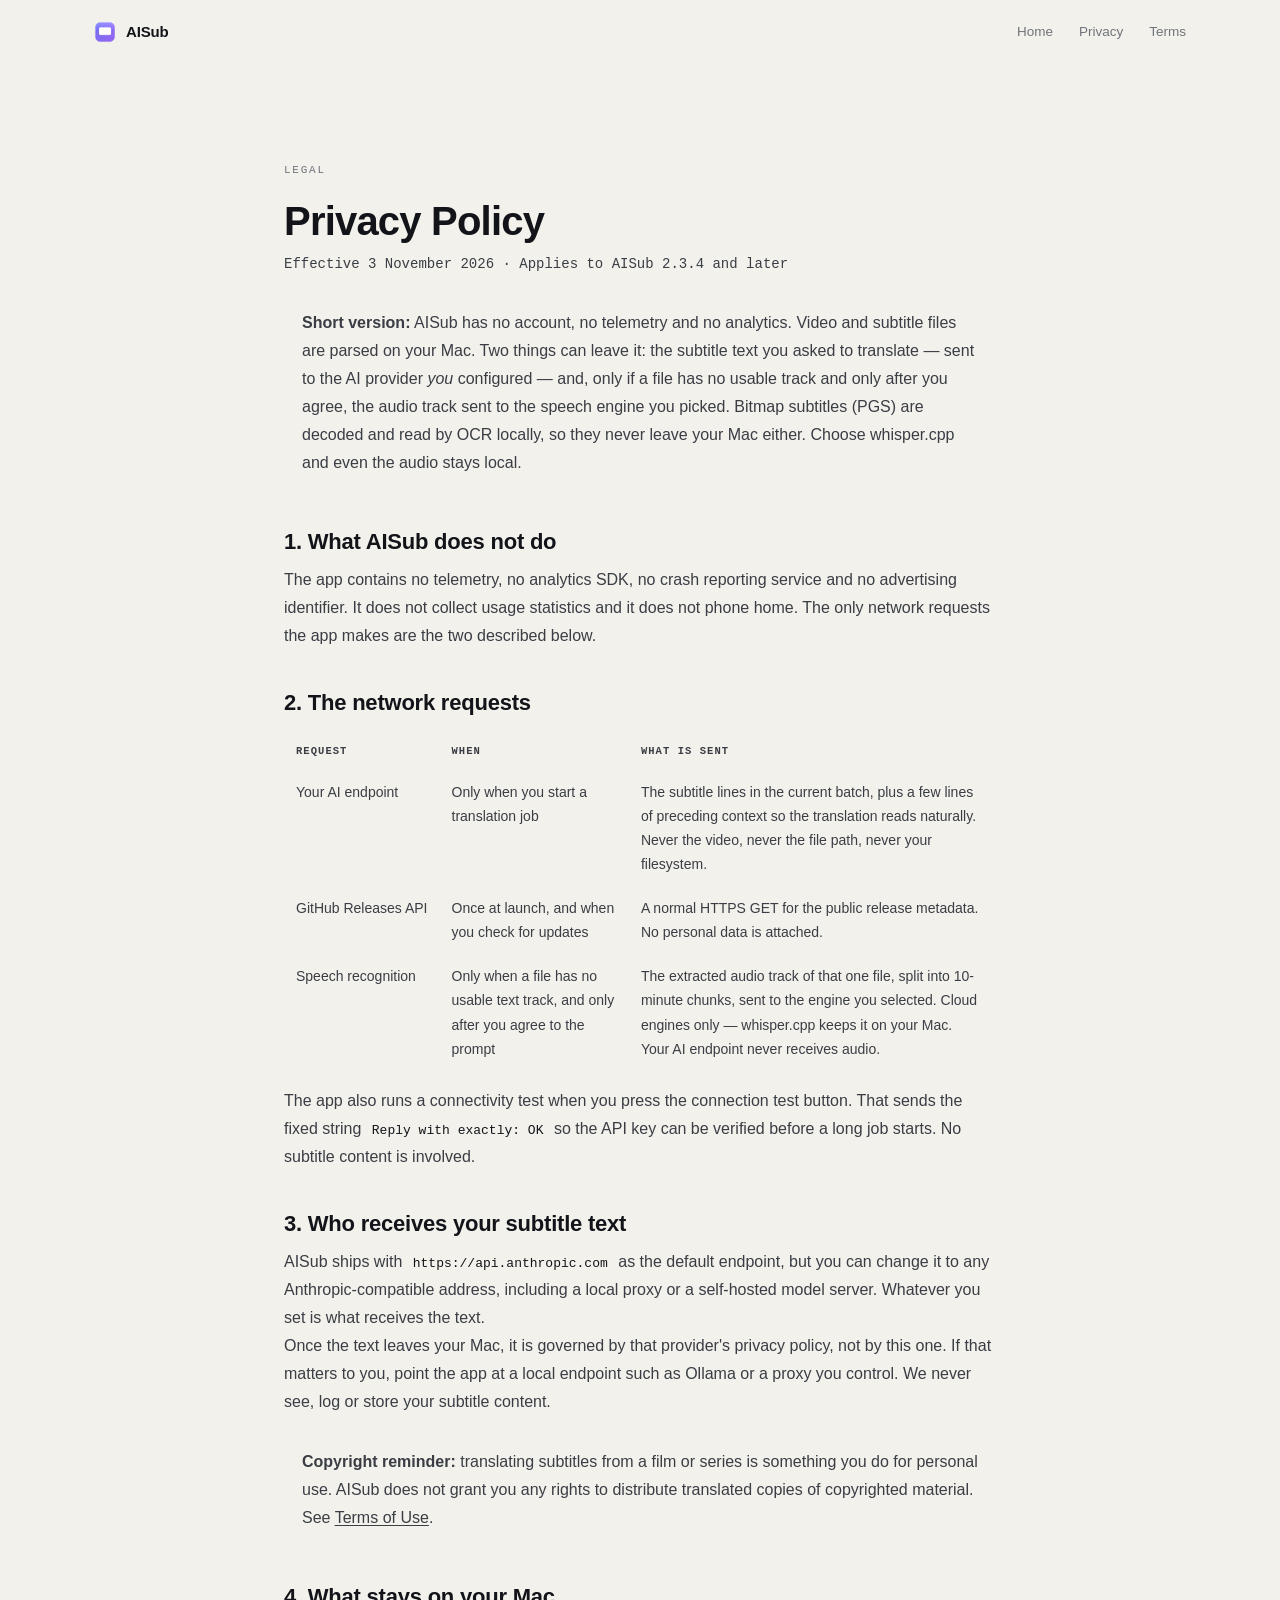
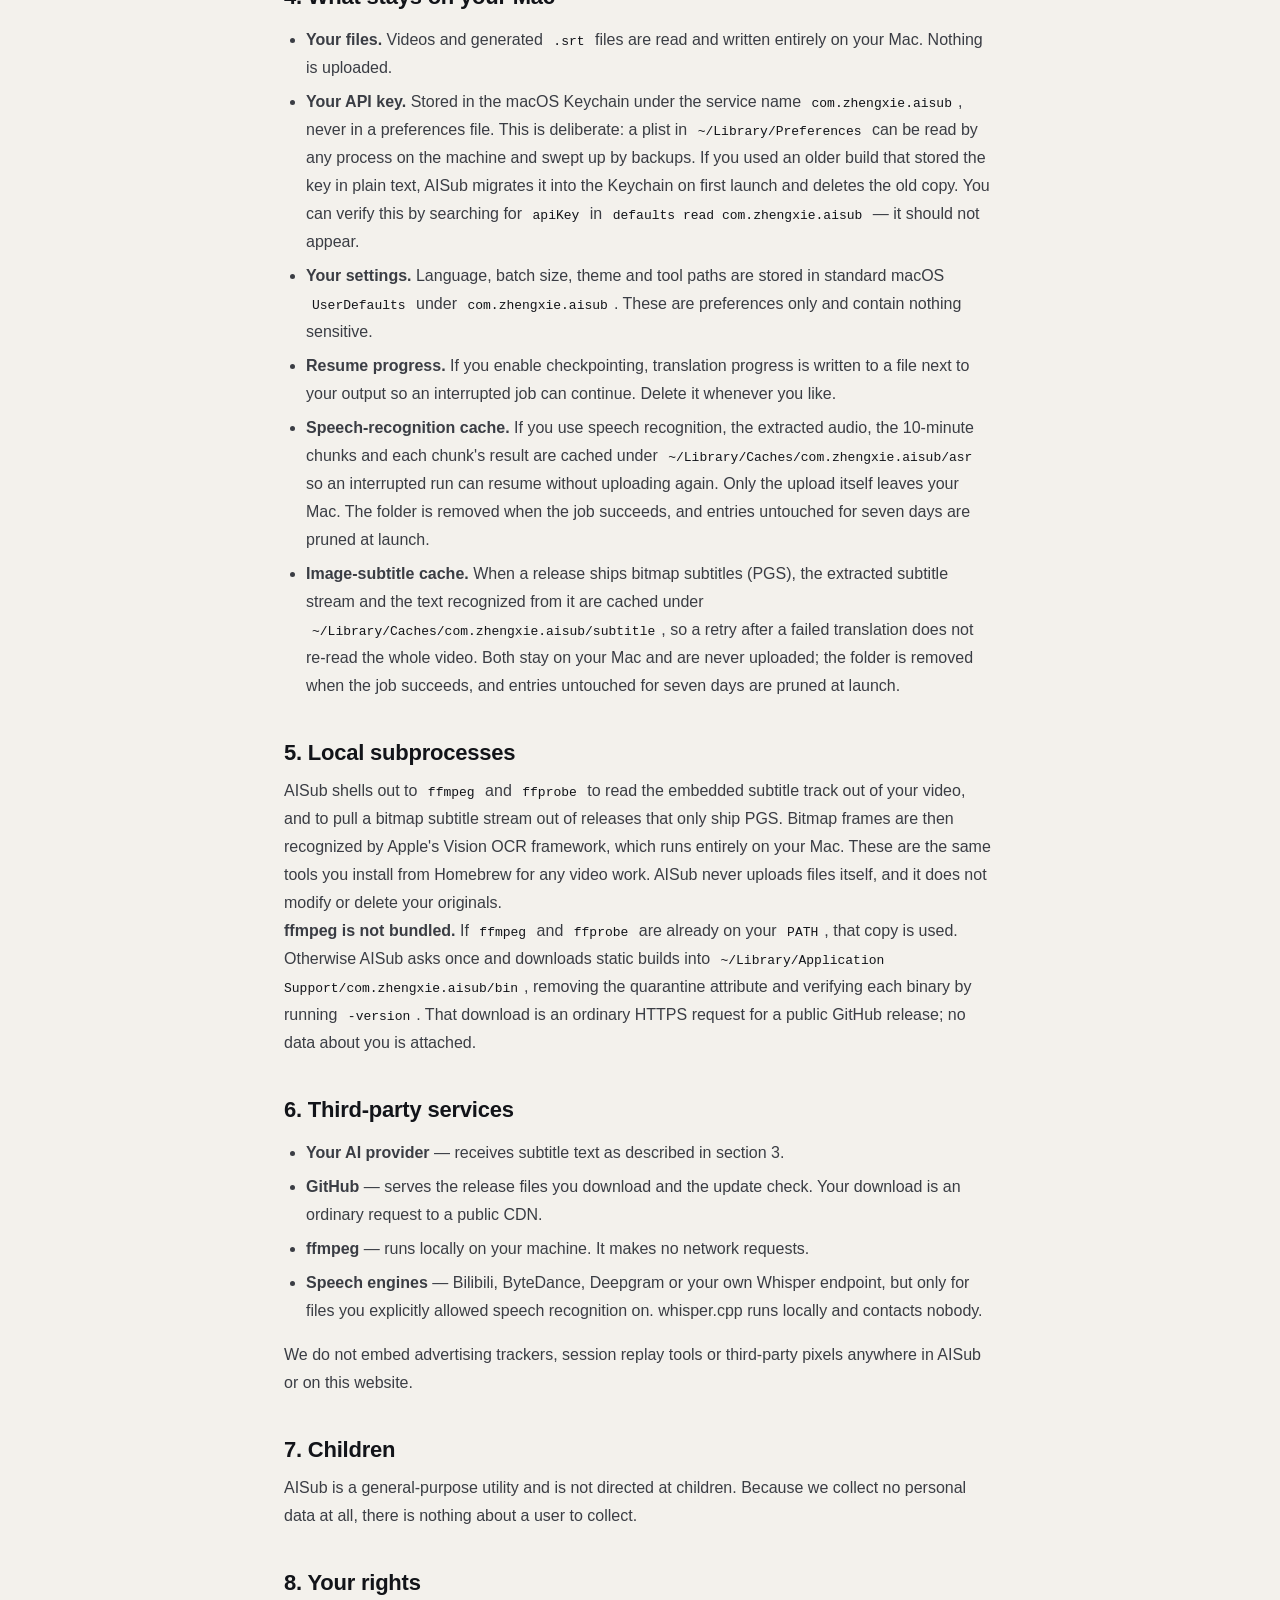
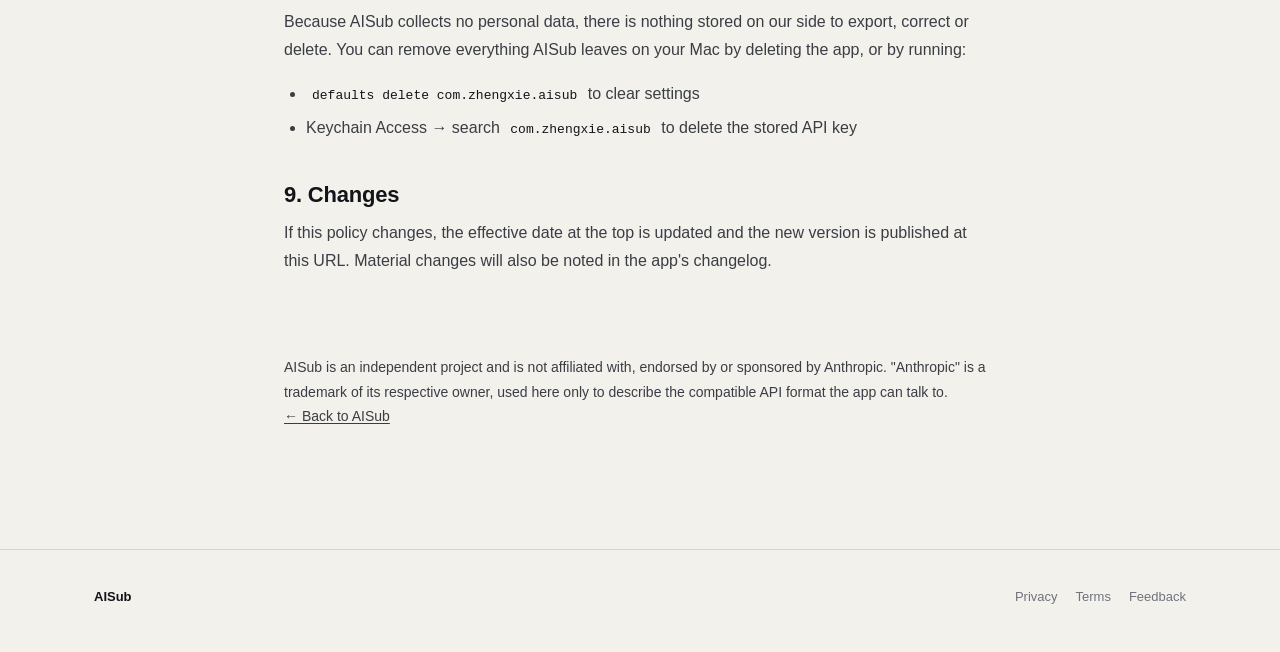
==== commit e79493a3: "feat: document PGS OCR and resumable extraction - New feature cards: bitmap subtitles become text; e" ====
--- a/privacy.html
+++ b/privacy.html
@@ -4,7 +4,7 @@
 <meta charset="utf-8">
 <meta name="viewport" content="width=device-width, initial-scale=1">
 <title>Privacy Policy · AISub</title>
-<meta name="description" content="How AISub handles your data: local subtitle parsing, Keychain-stored keys, the text sent to your AI provider, and the audio upload that only happens if you allow speech recognition.">
+<meta name="description" content="How AISub handles your data: local subtitle parsing and local OCR for bitmap subtitles, Keychain-stored keys, the text sent to your AI provider, and the audio upload that only happens if you allow speech recognition.">
 <meta property="og:title" content="Privacy Policy · AISub">
 <meta property="og:description" content="No telemetry, no analytics, no account. Your API key sits in the macOS Keychain and the only data that leaves your Mac is subtitle text sent to the AI provider you chose.">
 <meta property="og:type" content="article">
@@ -56,7 +56,7 @@
   <p class="meta">Effective 3 November 2026 · Applies to AISub 2.3.4 and later</p>
 
   <div class="note">
-    <p><strong>Short version:</strong> AISub has no account, no telemetry and no analytics. Video and subtitle files are parsed on your Mac. Two things can leave it: the subtitle text you asked to translate — sent to the AI provider <em>you</em> configured — and, only if a file has no text track and only after you agree, the audio track sent to the speech engine you picked. Choose whisper.cpp and even the audio stays local.</p>
+    <p><strong>Short version:</strong> AISub has no account, no telemetry and no analytics. Video and subtitle files are parsed on your Mac. Two things can leave it: the subtitle text you asked to translate — sent to the AI provider <em>you</em> configured — and, only if a file has no usable track and only after you agree, the audio track sent to the speech engine you picked. Bitmap subtitles (PGS) are decoded and read by OCR locally, so they never leave your Mac either. Choose whisper.cpp and even the audio stays local.</p>
   </div>
 
   <h2>1. What AISub does not do</h2>
@@ -100,10 +100,11 @@
     <li><strong>Your settings.</strong> Language, batch size, theme and tool paths are stored in standard macOS <code>UserDefaults</code> under <code>com.zhengxie.aisub</code>. These are preferences only and contain nothing sensitive.</li>
     <li><strong>Resume progress.</strong> If you enable checkpointing, translation progress is written to a file next to your output so an interrupted job can continue. Delete it whenever you like.</li>
     <li><strong>Speech-recognition cache.</strong> If you use speech recognition, the extracted audio, the 10-minute chunks and each chunk's result are cached under <code>~/Library/Caches/com.zhengxie.aisub/asr</code> so an interrupted run can resume without uploading again. Only the upload itself leaves your Mac. The folder is removed when the job succeeds, and entries untouched for seven days are pruned at launch.</li>
+    <li><strong>Image-subtitle cache.</strong> When a release ships bitmap subtitles (PGS), the extracted subtitle stream and the text recognized from it are cached under <code>~/Library/Caches/com.zhengxie.aisub/subtitle</code>, so a retry after a failed translation does not re-read the whole video. Both stay on your Mac and are never uploaded; the folder is removed when the job succeeds, and entries untouched for seven days are pruned at launch.</li>
   </ul>
 
   <h2>5. Local subprocesses</h2>
-  <p>AISub shells out to <code>ffmpeg</code> and <code>ffprobe</code> to read the embedded subtitle track out of your video. These are the same tools you install from Homebrew for any video work. AISub never uploads files itself, and it does not modify or delete your originals.</p>
+  <p>AISub shells out to <code>ffmpeg</code> and <code>ffprobe</code> to read the embedded subtitle track out of your video, and to pull a bitmap subtitle stream out of releases that only ship PGS. Bitmap frames are then recognized by Apple's Vision OCR framework, which runs entirely on your Mac. These are the same tools you install from Homebrew for any video work. AISub never uploads files itself, and it does not modify or delete your originals.</p>
   <p><strong>ffmpeg is not bundled.</strong> If <code>ffmpeg</code> and <code>ffprobe</code> are already on your <code>PATH</code>, that copy is used. Otherwise AISub asks once and downloads static builds into <code>~/Library/Application Support/com.zhengxie.aisub/bin</code>, removing the quarantine attribute and verifying each binary by running <code>-version</code>. That download is an ordinary HTTPS request for a public GitHub release; no data about you is attached.</p>
 
   <h2>6. Third-party services</h2>
